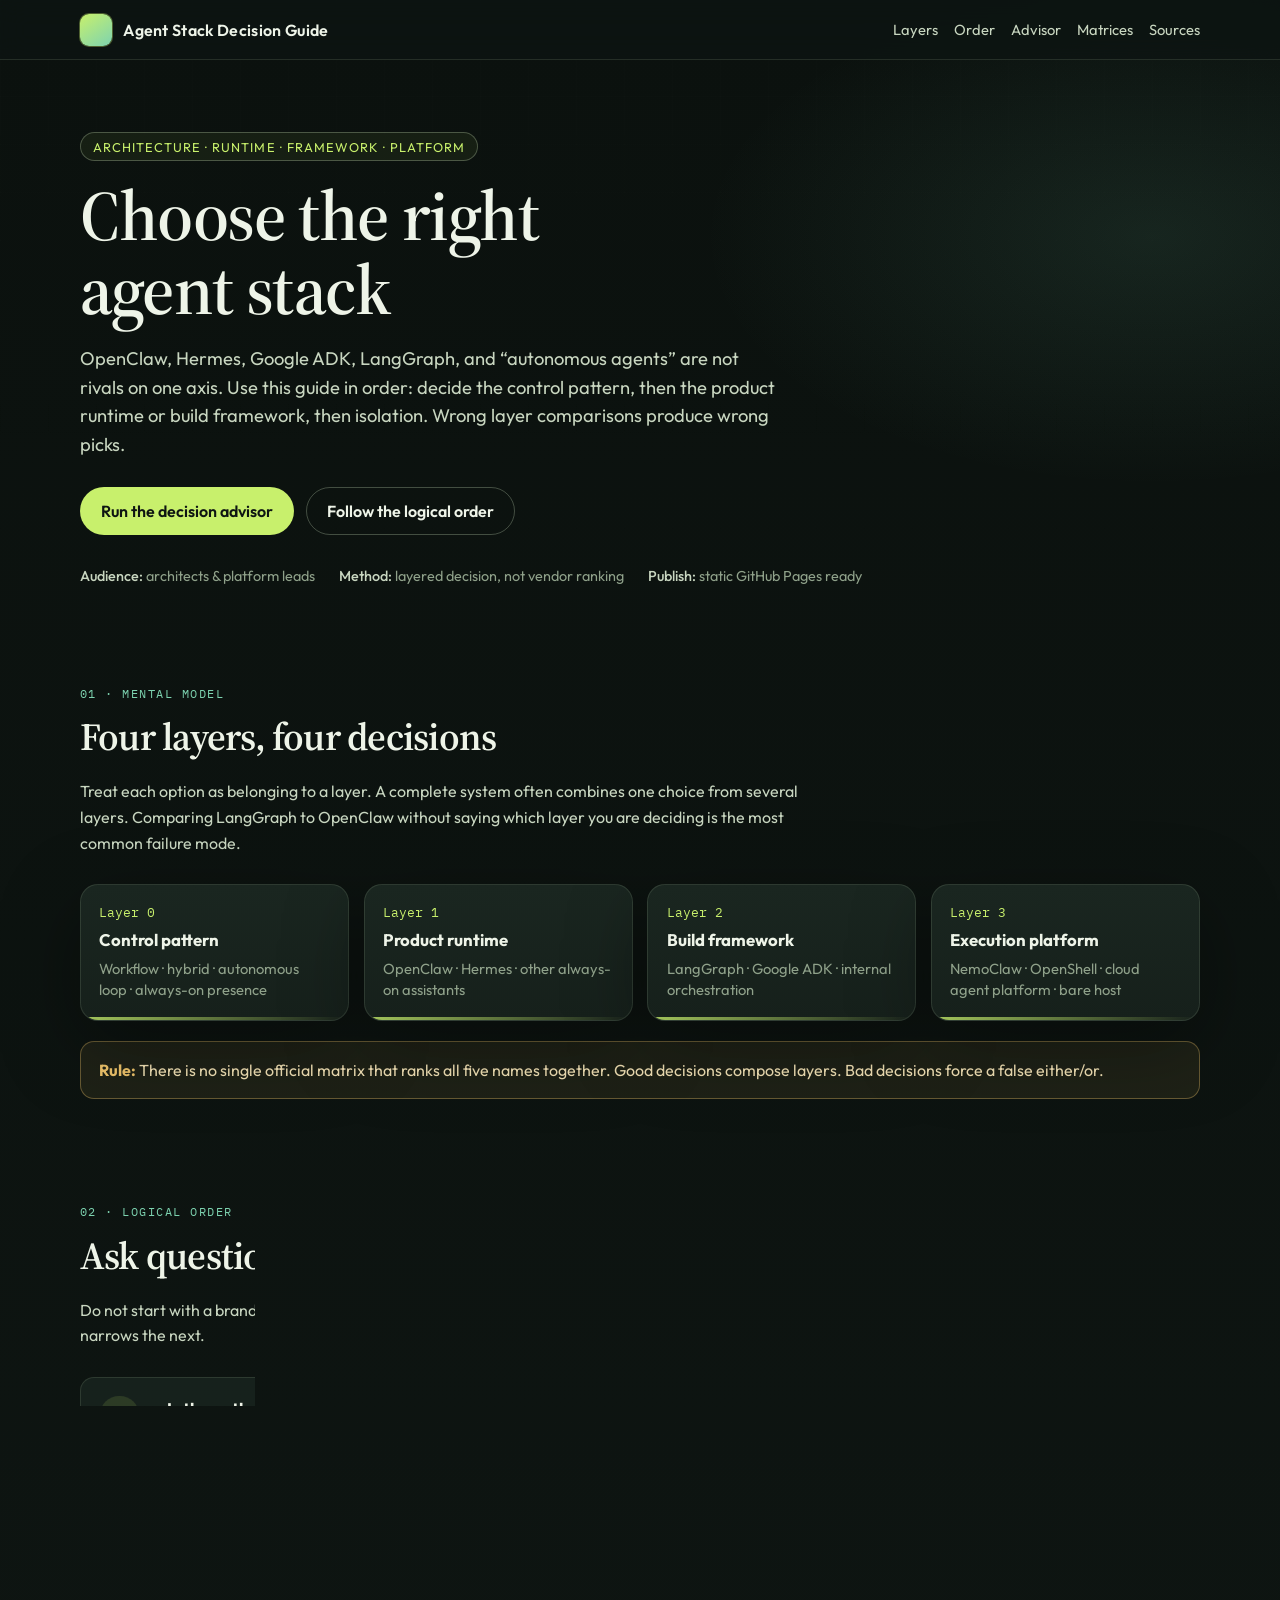
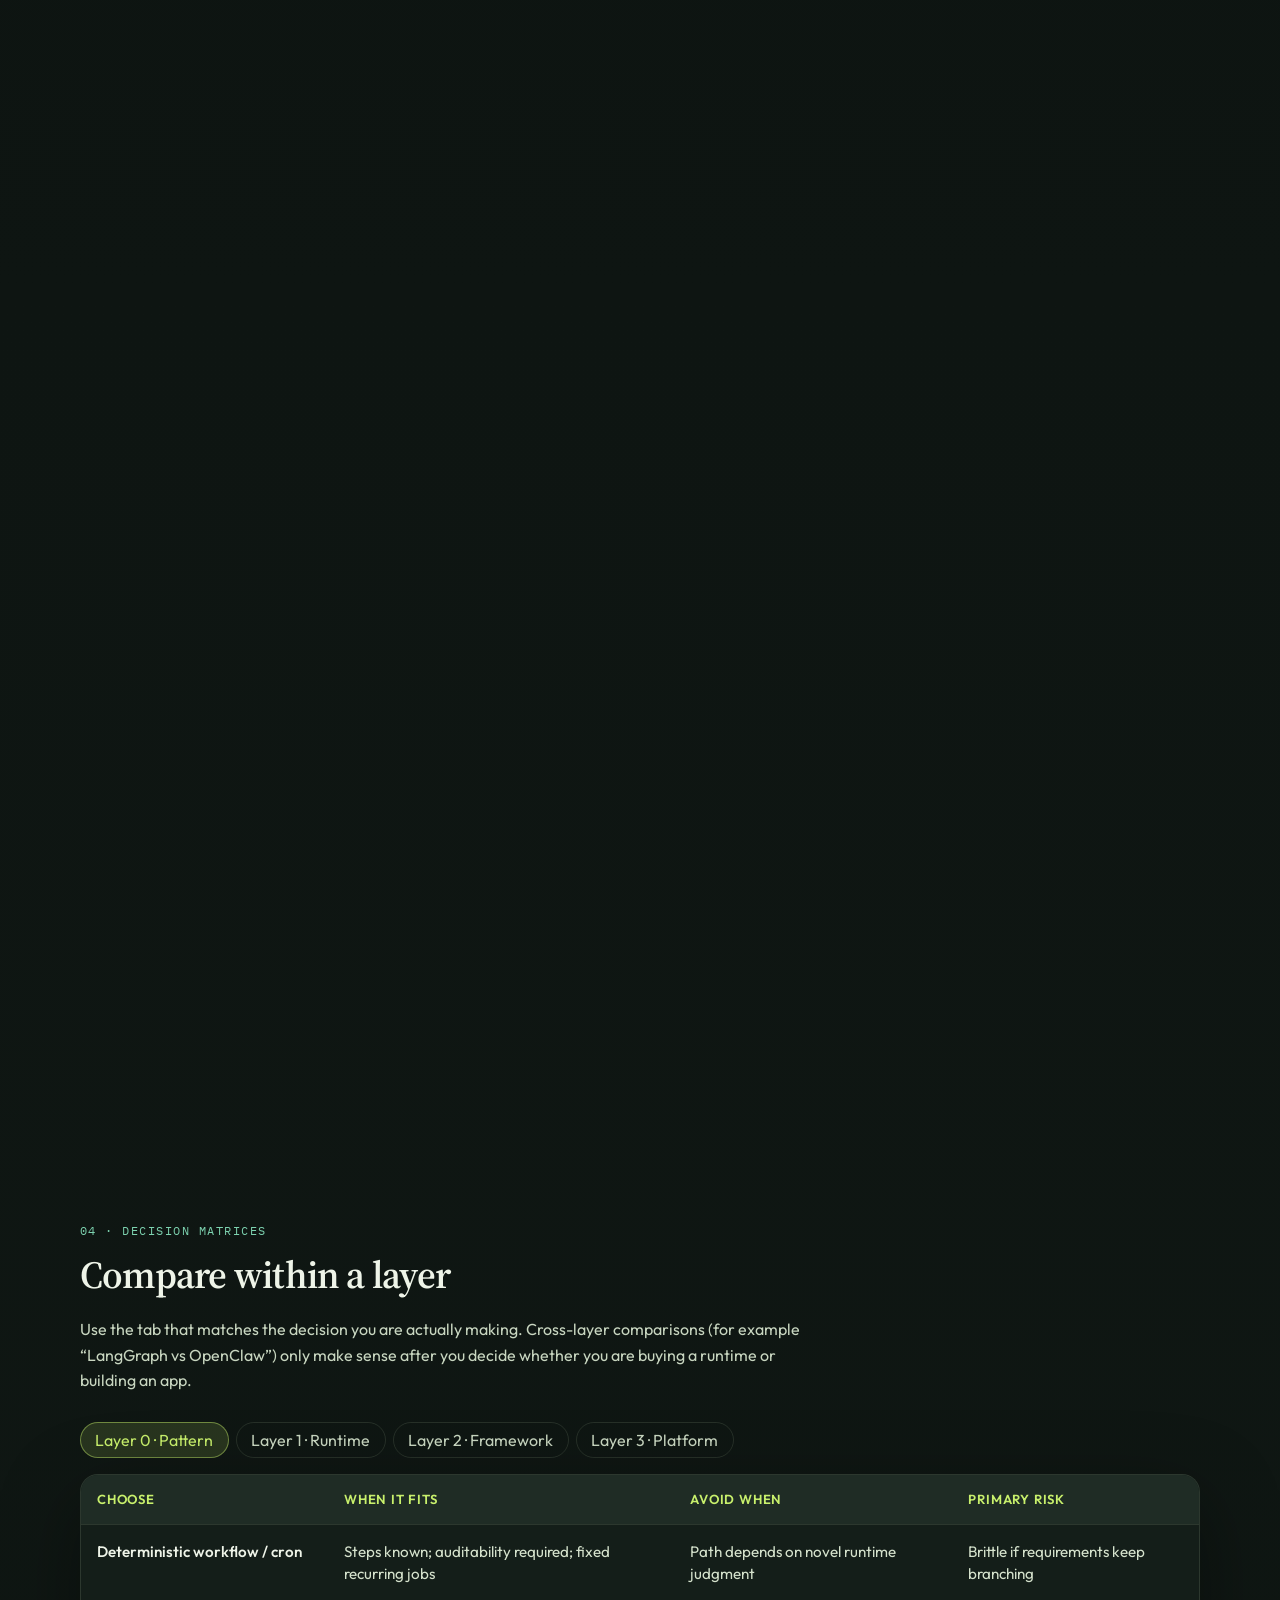
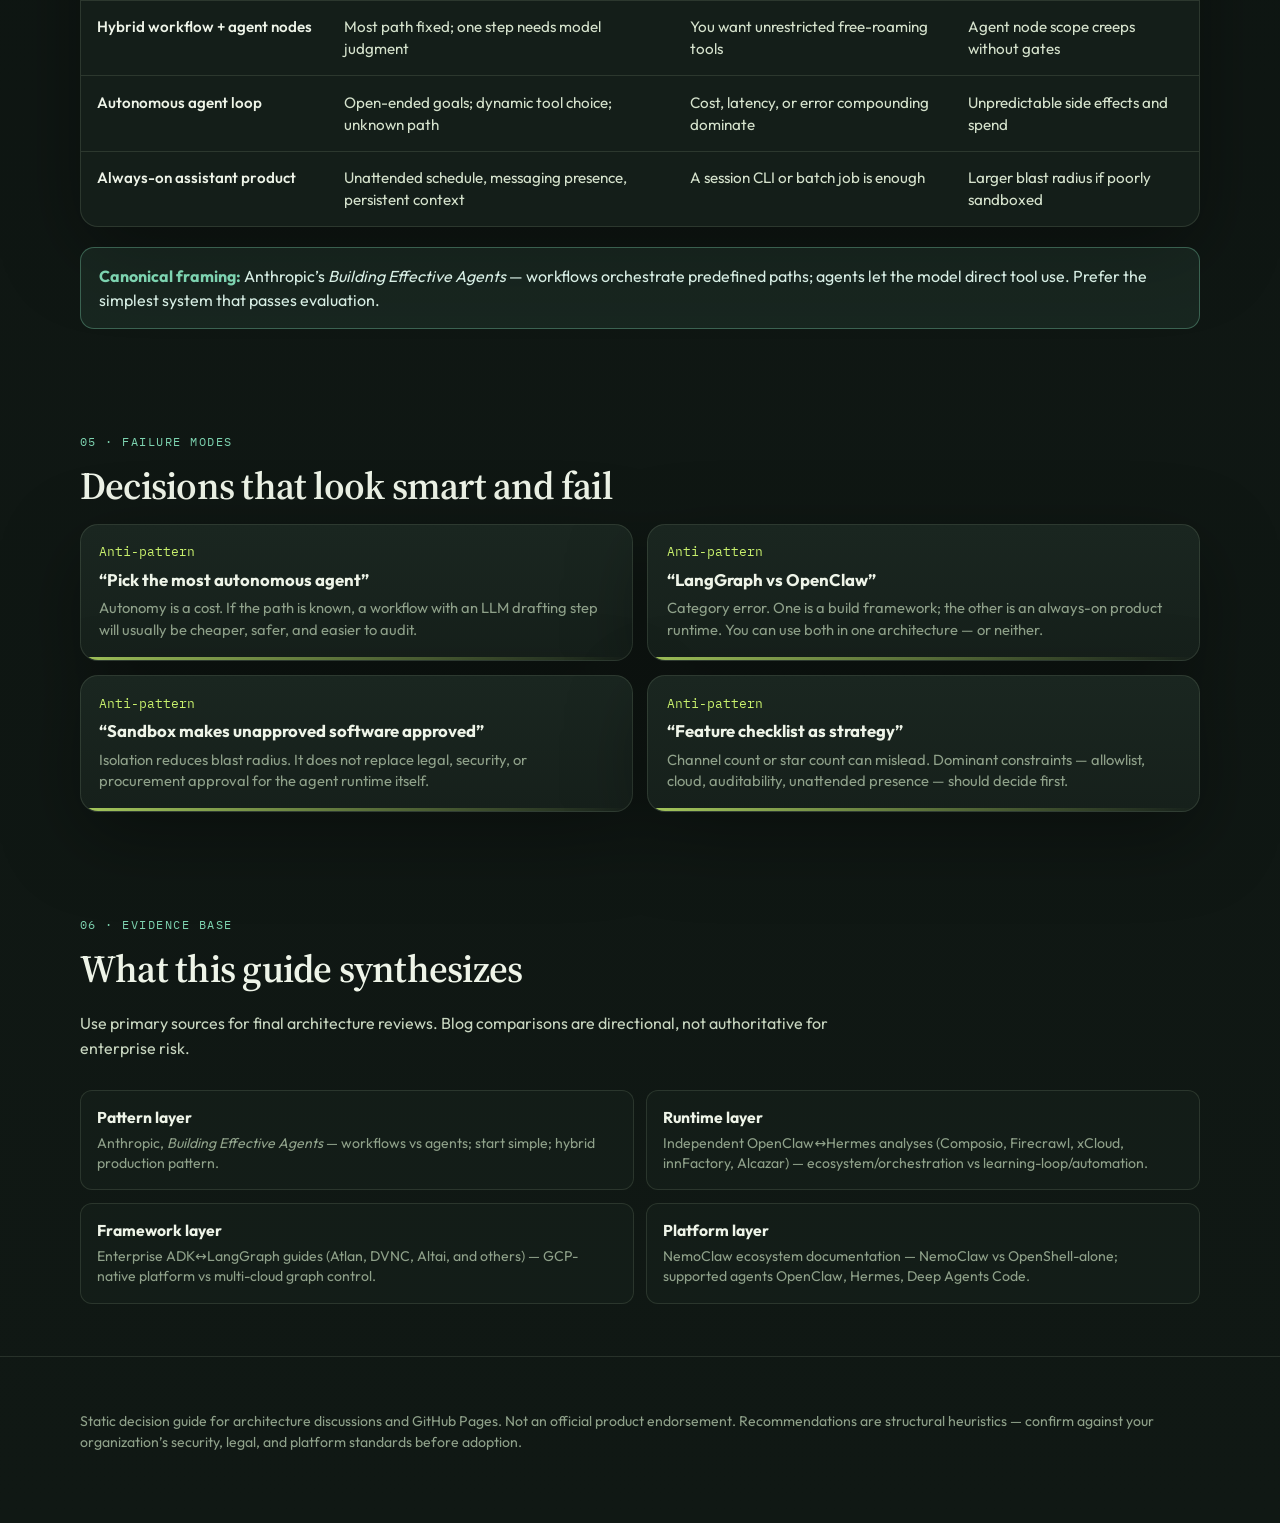
==== tutorials/docs/agent-stack-decision-guide/index.html @ 8c6a9a2d "docs: add interactive agent stack decision guide Publish a layered decision page for workflow vs age" ====
<!DOCTYPE html>
<html lang="en">
  <head>
    <meta charset="utf-8" />
    <meta name="viewport" content="width=device-width, initial-scale=1" />
    <title>Agent Stack Decision Guide</title>
    <meta
      name="description"
      content="A structured decision guide for choosing workflows vs autonomous agents, OpenClaw vs Hermes, LangGraph vs Google ADK, and sandbox platforms."
    />
    <link rel="preconnect" href="https://fonts.googleapis.com" />
    <link rel="preconnect" href="https://fonts.gstatic.com" crossorigin />
    <link
      href="https://fonts.googleapis.com/css2?family=IBM+Plex+Mono:wght@400;500&family=Outfit:wght@400;500;600;700&family=Source+Serif+4:opsz,wght@8..60,500;8..60,600;8..60,700&display=swap"
      rel="stylesheet"
    />
    <style>
      :root {
        --ink: #0e1512;
        --ink-2: #16201b;
        --panel: #1a2620;
        --panel-2: #213028;
        --line: rgba(212, 232, 196, 0.12);
        --line-strong: rgba(212, 232, 196, 0.28);
        --mist: #c8d6c0;
        --mist-dim: #8fa18a;
        --paper: #eef4e8;
        --accent: #c8f06c;
        --accent-2: #7dd3b0;
        --warn: #f0c56c;
        --danger: #ef8b7a;
        --shadow: 0 24px 80px rgba(0, 0, 0, 0.35);
        --radius: 18px;
        --max: 1120px;
        --font-sans: "Outfit", system-ui, sans-serif;
        --font-serif: "Source Serif 4", Georgia, serif;
        --font-mono: "IBM Plex Mono", ui-monospace, monospace;
      }

      * {
        box-sizing: border-box;
      }

      html {
        scroll-behavior: smooth;
      }

      body {
        margin: 0;
        color: var(--paper);
        font-family: var(--font-sans);
        background:
          radial-gradient(1200px 600px at 10% -10%, rgba(200, 240, 108, 0.12), transparent 55%),
          radial-gradient(900px 500px at 90% 5%, rgba(125, 211, 176, 0.1), transparent 50%),
          linear-gradient(180deg, #0b110e 0%, var(--ink) 40%, #101814 100%);
        min-height: 100vh;
      }

      body::before {
        content: "";
        position: fixed;
        inset: 0;
        pointer-events: none;
        opacity: 0.35;
        background-image:
          linear-gradient(rgba(238, 244, 232, 0.03) 1px, transparent 1px),
          linear-gradient(90deg, rgba(238, 244, 232, 0.03) 1px, transparent 1px);
        background-size: 48px 48px;
        mask-image: linear-gradient(180deg, #000 0%, transparent 70%);
      }

      a {
        color: var(--accent);
        text-decoration: none;
      }

      a:hover {
        text-decoration: underline;
      }

      .wrap {
        width: min(var(--max), calc(100% - 2rem));
        margin: 0 auto;
      }

      /* Top bar */
      .topbar {
        position: sticky;
        top: 0;
        z-index: 40;
        backdrop-filter: blur(14px);
        background: rgba(14, 21, 18, 0.78);
        border-bottom: 1px solid var(--line);
      }

      .topbar-inner {
        display: flex;
        align-items: center;
        justify-content: space-between;
        gap: 1rem;
        padding: 0.85rem 0;
      }

      .brand {
        display: flex;
        align-items: center;
        gap: 0.7rem;
        font-weight: 600;
        letter-spacing: 0.02em;
      }

      .brand-mark {
        width: 2rem;
        height: 2rem;
        border-radius: 9px;
        background: linear-gradient(145deg, var(--accent), var(--accent-2));
        box-shadow: 0 0 0 1px rgba(200, 240, 108, 0.35);
      }

      .nav {
        display: flex;
        flex-wrap: wrap;
        gap: 0.35rem 1rem;
        font-size: 0.92rem;
        color: var(--mist);
      }

      .nav a {
        color: var(--mist);
      }

      .nav a:hover {
        color: var(--accent);
        text-decoration: none;
      }

      /* Hero */
      .hero {
        padding: 4.5rem 0 3rem;
        animation: rise 0.7s ease both;
      }

      .eyebrow {
        display: inline-flex;
        align-items: center;
        gap: 0.5rem;
        padding: 0.35rem 0.75rem;
        border: 1px solid var(--line-strong);
        border-radius: 999px;
        color: var(--accent);
        font-size: 0.8rem;
        letter-spacing: 0.08em;
        text-transform: uppercase;
        background: rgba(200, 240, 108, 0.06);
      }

      .hero h1 {
        margin: 1.1rem 0 0.9rem;
        max-width: 14ch;
        font-family: var(--font-serif);
        font-size: clamp(2.6rem, 6vw, 4.4rem);
        line-height: 1.05;
        font-weight: 600;
        letter-spacing: -0.02em;
      }

      .hero-lead {
        max-width: 58ch;
        color: var(--mist);
        font-size: 1.15rem;
        line-height: 1.55;
      }

      .hero-actions {
        display: flex;
        flex-wrap: wrap;
        gap: 0.75rem;
        margin-top: 1.75rem;
      }

      .btn {
        appearance: none;
        border: 1px solid transparent;
        border-radius: 999px;
        padding: 0.8rem 1.25rem;
        font: inherit;
        font-weight: 600;
        cursor: pointer;
        transition:
          transform 0.15s ease,
          background 0.15s ease,
          border-color 0.15s ease;
      }

      .btn:hover {
        transform: translateY(-1px);
      }

      .btn-primary {
        background: var(--accent);
        color: var(--ink);
      }

      .btn-ghost {
        background: transparent;
        border-color: var(--line-strong);
        color: var(--paper);
      }

      .meta-row {
        display: flex;
        flex-wrap: wrap;
        gap: 1rem 1.5rem;
        margin-top: 2rem;
        color: var(--mist-dim);
        font-size: 0.9rem;
      }

      .meta-row strong {
        color: var(--mist);
        font-weight: 500;
      }

      /* Sections */
      section {
        padding: 3.25rem 0;
        animation: rise 0.6s ease both;
      }

      section:nth-of-type(odd) {
        animation-delay: 0.05s;
      }

      .section-kicker {
        color: var(--accent-2);
        font-family: var(--font-mono);
        font-size: 0.78rem;
        letter-spacing: 0.12em;
        text-transform: uppercase;
        margin-bottom: 0.6rem;
      }

      h2 {
        margin: 0 0 0.75rem;
        font-family: var(--font-serif);
        font-size: clamp(1.8rem, 3vw, 2.4rem);
        font-weight: 600;
        letter-spacing: -0.02em;
      }

      .section-intro {
        max-width: 68ch;
        color: var(--mist);
        line-height: 1.6;
        margin-bottom: 1.75rem;
      }

      /* Layer cards */
      .layer-grid {
        display: grid;
        grid-template-columns: repeat(4, 1fr);
        gap: 0.9rem;
      }

      @media (max-width: 900px) {
        .layer-grid {
          grid-template-columns: repeat(2, 1fr);
        }
      }

      @media (max-width: 560px) {
        .layer-grid {
          grid-template-columns: 1fr;
        }

        .nav {
          display: none;
        }
      }

      .layer-card {
        position: relative;
        padding: 1.15rem 1.15rem 1.25rem;
        border-radius: var(--radius);
        background: linear-gradient(180deg, var(--panel) 0%, var(--ink-2) 100%);
        border: 1px solid var(--line);
        box-shadow: var(--shadow);
        overflow: hidden;
        transition:
          border-color 0.2s ease,
          transform 0.2s ease;
      }

      .layer-card:hover {
        border-color: var(--line-strong);
        transform: translateY(-2px);
      }

      .layer-card::after {
        content: "";
        position: absolute;
        inset: auto 0 0 0;
        height: 3px;
        background: linear-gradient(90deg, var(--accent), transparent);
        opacity: 0.8;
      }

      .layer-num {
        font-family: var(--font-mono);
        color: var(--accent);
        font-size: 0.8rem;
        margin-bottom: 0.55rem;
      }

      .layer-card h3 {
        margin: 0 0 0.45rem;
        font-size: 1.05rem;
      }

      .layer-card p {
        margin: 0;
        color: var(--mist-dim);
        font-size: 0.92rem;
        line-height: 1.45;
      }

      /* Flow */
      .flow {
        display: grid;
        gap: 0.75rem;
        margin-top: 0.5rem;
      }

      .flow-step {
        display: grid;
        grid-template-columns: 3.2rem 1fr;
        gap: 1rem;
        align-items: start;
        padding: 1.1rem 1.2rem;
        border-radius: 14px;
        border: 1px solid var(--line);
        background: rgba(26, 38, 32, 0.75);
      }

      .flow-index {
        width: 2.4rem;
        height: 2.4rem;
        display: grid;
        place-items: center;
        border-radius: 999px;
        background: rgba(200, 240, 108, 0.12);
        color: var(--accent);
        font-family: var(--font-mono);
        font-weight: 500;
      }

      .flow-step h3 {
        margin: 0.15rem 0 0.35rem;
        font-size: 1.05rem;
      }

      .flow-step p {
        margin: 0;
        color: var(--mist-dim);
        line-height: 1.5;
      }

      /* Tables */
      .table-shell {
        overflow: auto;
        border: 1px solid var(--line);
        border-radius: var(--radius);
        background: rgba(22, 32, 27, 0.9);
        box-shadow: var(--shadow);
      }

      table {
        width: 100%;
        border-collapse: collapse;
        min-width: 720px;
      }

      th,
      td {
        text-align: left;
        padding: 0.95rem 1rem;
        border-bottom: 1px solid var(--line);
        vertical-align: top;
        line-height: 1.45;
      }

      th {
        position: sticky;
        top: 0;
        background: #1f2c25;
        color: var(--accent);
        font-size: 0.82rem;
        letter-spacing: 0.06em;
        text-transform: uppercase;
        font-weight: 600;
      }

      tr:last-child td {
        border-bottom: 0;
      }

      td:first-child {
        color: var(--paper);
        font-weight: 550;
        white-space: nowrap;
      }

      td {
        color: var(--mist);
        font-size: 0.95rem;
      }

      td:not(:first-child) {
        color: #d5e2cc;
      }

      /* Wizard */
      .wizard {
        display: grid;
        grid-template-columns: 1.1fr 0.9fr;
        gap: 1.1rem;
      }

      @media (max-width: 900px) {
        .wizard {
          grid-template-columns: 1fr;
        }
      }

      .panel {
        border: 1px solid var(--line);
        border-radius: var(--radius);
        background: linear-gradient(165deg, rgba(33, 48, 40, 0.95), rgba(18, 28, 23, 0.98));
        box-shadow: var(--shadow);
        padding: 1.35rem;
      }

      .panel h3 {
        margin: 0 0 0.35rem;
        font-size: 1.15rem;
      }

      .panel .hint {
        color: var(--mist-dim);
        margin: 0 0 1.1rem;
        font-size: 0.92rem;
        line-height: 1.45;
      }

      .progress {
        display: flex;
        gap: 0.35rem;
        margin-bottom: 1.1rem;
      }

      .progress span {
        flex: 1;
        height: 4px;
        border-radius: 999px;
        background: rgba(238, 244, 232, 0.08);
      }

      .progress span.on {
        background: linear-gradient(90deg, var(--accent), var(--accent-2));
      }

      .q-label {
        font-family: var(--font-serif);
        font-size: 1.35rem;
        margin: 0 0 1rem;
        line-height: 1.25;
      }

      .choices {
        display: grid;
        gap: 0.65rem;
      }

      .choice {
        text-align: left;
        border: 1px solid var(--line);
        background: rgba(14, 21, 18, 0.55);
        color: var(--paper);
        border-radius: 12px;
        padding: 0.9rem 1rem;
        font: inherit;
        cursor: pointer;
        transition:
          border-color 0.15s ease,
          background 0.15s ease;
      }

      .choice:hover,
      .choice.active {
        border-color: rgba(200, 240, 108, 0.55);
        background: rgba(200, 240, 108, 0.08);
      }

      .choice small {
        display: block;
        margin-top: 0.25rem;
        color: var(--mist-dim);
        line-height: 1.4;
      }

      .wizard-nav {
        display: flex;
        justify-content: space-between;
        gap: 0.75rem;
        margin-top: 1.2rem;
      }

      .result-card {
        min-height: 100%;
      }

      .result-pill {
        display: inline-flex;
        padding: 0.3rem 0.7rem;
        border-radius: 999px;
        background: rgba(200, 240, 108, 0.12);
        color: var(--accent);
        font-size: 0.78rem;
        letter-spacing: 0.06em;
        text-transform: uppercase;
        margin-bottom: 0.75rem;
      }

      .result-title {
        font-family: var(--font-serif);
        font-size: 1.55rem;
        margin: 0 0 0.6rem;
      }

      .result-body {
        color: var(--mist);
        line-height: 1.55;
        margin: 0 0 1rem;
      }

      .stack-list {
        list-style: none;
        margin: 0;
        padding: 0;
        display: grid;
        gap: 0.55rem;
      }

      .stack-list li {
        display: grid;
        grid-template-columns: 6.5rem 1fr;
        gap: 0.75rem;
        padding: 0.7rem 0.8rem;
        border-radius: 10px;
        background: rgba(14, 21, 18, 0.5);
        border: 1px solid var(--line);
        font-size: 0.92rem;
      }

      .stack-list strong {
        color: var(--accent-2);
        font-weight: 600;
      }

      /* Callouts */
      .callout {
        margin-top: 1.25rem;
        padding: 1rem 1.15rem;
        border-radius: 14px;
        border: 1px solid rgba(240, 197, 108, 0.35);
        background: rgba(240, 197, 108, 0.08);
        color: #f6e5b8;
        line-height: 1.5;
      }

      .callout strong {
        color: var(--warn);
      }

      .callout.info {
        border-color: rgba(125, 211, 176, 0.35);
        background: rgba(125, 211, 176, 0.08);
        color: #d7eee4;
      }

      .callout.info strong {
        color: var(--accent-2);
      }

      /* Compare tabs */
      .tabs {
        display: flex;
        flex-wrap: wrap;
        gap: 0.45rem;
        margin-bottom: 1rem;
      }

      .tab {
        border: 1px solid var(--line);
        background: transparent;
        color: var(--mist);
        border-radius: 999px;
        padding: 0.45rem 0.9rem;
        font: inherit;
        cursor: pointer;
      }

      .tab.active {
        background: rgba(200, 240, 108, 0.14);
        border-color: rgba(200, 240, 108, 0.45);
        color: var(--accent);
      }

      .tab-panel {
        display: none;
      }

      .tab-panel.active {
        display: block;
        animation: rise 0.35s ease both;
      }

      /* Sources / footer */
      .sources {
        display: grid;
        grid-template-columns: repeat(2, 1fr);
        gap: 0.8rem;
      }

      @media (max-width: 700px) {
        .sources {
          grid-template-columns: 1fr;
        }
      }

      .source {
        padding: 1rem;
        border-radius: 12px;
        border: 1px solid var(--line);
        background: rgba(22, 32, 27, 0.7);
      }

      .source h4 {
        margin: 0 0 0.35rem;
        font-size: 0.98rem;
      }

      .source p {
        margin: 0;
        color: var(--mist-dim);
        font-size: 0.88rem;
        line-height: 1.45;
      }

      footer {
        padding: 2.5rem 0 3.5rem;
        border-top: 1px solid var(--line);
        color: var(--mist-dim);
        font-size: 0.88rem;
        line-height: 1.5;
      }

      @keyframes rise {
        from {
          opacity: 0;
          transform: translateY(10px);
        }
        to {
          opacity: 1;
          transform: translateY(0);
        }
      }

      @media print {
        body {
          background: #fff;
          color: #111;
        }

        .topbar,
        .hero-actions,
        .wizard,
        .btn,
        .tabs {
          display: none !important;
        }

        .table-shell,
        .panel,
        .layer-card,
        .flow-step {
          box-shadow: none;
          border-color: #ccc;
          background: #fff;
          color: #111;
        }

        td,
        .section-intro,
        .hero-lead {
          color: #333;
        }
      }
    </style>
  </head>
  <body>
    <header class="topbar">
      <div class="wrap topbar-inner">
        <div class="brand">
          <span class="brand-mark" aria-hidden="true"></span>
          <span>Agent Stack Decision Guide</span>
        </div>
        <nav class="nav" aria-label="Primary">
          <a href="#layers">Layers</a>
          <a href="#order">Order</a>
          <a href="#wizard">Advisor</a>
          <a href="#matrices">Matrices</a>
          <a href="#sources">Sources</a>
        </nav>
      </div>
    </header>

    <main>
      <section class="hero">
        <div class="wrap">
          <div class="eyebrow">Architecture · Runtime · Framework · Platform</div>
          <h1>Choose the right agent stack</h1>
          <p class="hero-lead">
            OpenClaw, Hermes, Google ADK, LangGraph, and “autonomous agents” are not rivals on one
            axis. Use this guide in order: decide the control pattern, then the product runtime or
            build framework, then isolation. Wrong layer comparisons produce wrong picks.
          </p>
          <div class="hero-actions">
            <a class="btn btn-primary" href="#wizard">Run the decision advisor</a>
            <a class="btn btn-ghost" href="#order">Follow the logical order</a>
          </div>
          <div class="meta-row">
            <span><strong>Audience:</strong> architects &amp; platform leads</span>
            <span><strong>Method:</strong> layered decision, not vendor ranking</span>
            <span><strong>Publish:</strong> static GitHub Pages ready</span>
          </div>
        </div>
      </section>

      <section id="layers">
        <div class="wrap">
          <div class="section-kicker">01 · Mental model</div>
          <h2>Four layers, four decisions</h2>
          <p class="section-intro">
            Treat each option as belonging to a layer. A complete system often combines one choice
            from several layers. Comparing LangGraph to OpenClaw without saying which layer you are
            deciding is the most common failure mode.
          </p>
          <div class="layer-grid">
            <article class="layer-card">
              <div class="layer-num">Layer 0</div>
              <h3>Control pattern</h3>
              <p>Workflow · hybrid · autonomous loop · always-on presence</p>
            </article>
            <article class="layer-card">
              <div class="layer-num">Layer 1</div>
              <h3>Product runtime</h3>
              <p>OpenClaw · Hermes · other always-on assistants</p>
            </article>
            <article class="layer-card">
              <div class="layer-num">Layer 2</div>
              <h3>Build framework</h3>
              <p>LangGraph · Google ADK · internal orchestration</p>
            </article>
            <article class="layer-card">
              <div class="layer-num">Layer 3</div>
              <h3>Execution platform</h3>
              <p>NemoClaw · OpenShell · cloud agent platform · bare host</p>
            </article>
          </div>
          <div class="callout">
            <strong>Rule:</strong> There is no single official matrix that ranks all five names
            together. Good decisions compose layers. Bad decisions force a false either/or.
          </div>
        </div>
      </section>

      <section id="order">
        <div class="wrap">
          <div class="section-kicker">02 · Logical order</div>
          <h2>Ask questions in this sequence</h2>
          <p class="section-intro">
            Do not start with a brand. Start with constraints that eliminate whole classes of
            solutions. Each step narrows the next.
          </p>
          <div class="flow">
            <div class="flow-step">
              <div class="flow-index">1</div>
              <div>
                <h3>Is the path enumerable?</h3>
                <p>
                  If steps are known ahead of time, prefer a deterministic workflow or cron pipeline.
                  Reserve agent loops for branches you cannot hardcode. Most production systems are
                  hybrids: workflow shell, agent nodes only where uncertainty is real.
                </p>
              </div>
            </div>
            <div class="flow-step">
              <div class="flow-index">2</div>
              <div>
                <h3>Does it need unattended presence?</h3>
                <p>
                  Schedules, messaging reachability, and multi-day memory point to an always-on
                  assistant product or a long-running service you operate. One-shot CLI sessions are
                  a different product shape.
                </p>
              </div>
            </div>
            <div class="flow-step">
              <div class="flow-index">3</div>
              <div>
                <h3>Build vs adopt a runtime?</h3>
                <p>
                  Need chat channels and an assistant UX quickly → evaluate OpenClaw or Hermes (if
                  approved). Need graph control, checkpoints, and app-owned orchestration → evaluate
                  LangGraph or Google ADK.
                </p>
              </div>
            </div>
            <div class="flow-step">
              <div class="flow-index">4</div>
              <div>
                <h3>What does org policy allow?</h3>
                <p>
                  Runtime allowlists, cloud mandates, and data residency beat feature matrices. An
                  unapproved OpenClaw is not fixed by NemoClaw packaging. A GCP mandate pushes toward
                  ADK even if LangGraph is more flexible.
                </p>
              </div>
            </div>
            <div class="flow-step">
              <div class="flow-index">5</div>
              <div>
                <h3>What isolation boundary do you need?</h3>
                <p>
                  Credential proxying, egress allowlists, and sandbox process limits are platform
                  concerns. NemoClaw is the NVIDIA reference path for OpenClaw/Hermes on OpenShell.
                  Custom agents usually need OpenShell-alone or another sandbox you integrate.
                </p>
              </div>
            </div>
          </div>
        </div>
      </section>

      <section id="wizard">
        <div class="wrap">
          <div class="section-kicker">03 · Interactive advisor</div>
          <h2>Answer five prompts, get a stack sketch</h2>
          <p class="section-intro">
            This advisor encodes the layered order above. It recommends a pattern and candidate
            tools — not a vendor winner. Validate against your security and purchasing rules.
          </p>
          <div class="wizard">
            <div class="panel">
              <div class="progress" id="progress" aria-hidden="true"></div>
              <p class="q-label" id="question"></p>
              <div class="choices" id="choices"></div>
              <div class="wizard-nav">
                <button class="btn btn-ghost" id="prevBtn" type="button">Back</button>
                <button class="btn btn-primary" id="nextBtn" type="button">Continue</button>
              </div>
            </div>
            <div class="panel result-card">
              <div class="result-pill">Recommended direction</div>
              <h3 class="result-title" id="resultTitle">Complete the prompts</h3>
              <p class="result-body" id="resultBody">
                Your layered recommendation will appear here as you answer. Finish all five for a
                full stack sketch.
              </p>
              <ul class="stack-list" id="resultStack"></ul>
            </div>
          </div>
        </div>
      </section>

      <section id="matrices">
        <div class="wrap">
          <div class="section-kicker">04 · Decision matrices</div>
          <h2>Compare within a layer</h2>
          <p class="section-intro">
            Use the tab that matches the decision you are actually making. Cross-layer comparisons
            (for example “LangGraph vs OpenClaw”) only make sense after you decide whether you are
            buying a runtime or building an app.
          </p>

          <div class="tabs" role="tablist" aria-label="Matrices">
            <button class="tab active" data-tab="pattern" type="button">Layer 0 · Pattern</button>
            <button class="tab" data-tab="runtime" type="button">Layer 1 · Runtime</button>
            <button class="tab" data-tab="framework" type="button">Layer 2 · Framework</button>
            <button class="tab" data-tab="platform" type="button">Layer 3 · Platform</button>
          </div>

          <div class="tab-panel active" id="tab-pattern">
            <div class="table-shell">
              <table>
                <thead>
                  <tr>
                    <th>Choose</th>
                    <th>When it fits</th>
                    <th>Avoid when</th>
                    <th>Primary risk</th>
                  </tr>
                </thead>
                <tbody>
                  <tr>
                    <td>Deterministic workflow / cron</td>
                    <td>Steps known; auditability required; fixed recurring jobs</td>
                    <td>Path depends on novel runtime judgment</td>
                    <td>Brittle if requirements keep branching</td>
                  </tr>
                  <tr>
                    <td>Hybrid workflow + agent nodes</td>
                    <td>Most path fixed; one step needs model judgment</td>
                    <td>You want unrestricted free-roaming tools</td>
                    <td>Agent node scope creeps without gates</td>
                  </tr>
                  <tr>
                    <td>Autonomous agent loop</td>
                    <td>Open-ended goals; dynamic tool choice; unknown path</td>
                    <td>Cost, latency, or error compounding dominate</td>
                    <td>Unpredictable side effects and spend</td>
                  </tr>
                  <tr>
                    <td>Always-on assistant product</td>
                    <td>Unattended schedule, messaging presence, persistent context</td>
                    <td>A session CLI or batch job is enough</td>
                    <td>Larger blast radius if poorly sandboxed</td>
                  </tr>
                </tbody>
              </table>
            </div>
            <div class="callout info">
              <strong>Canonical framing:</strong> Anthropic’s
              <em>Building Effective Agents</em> — workflows orchestrate predefined paths; agents let
              the model direct tool use. Prefer the simplest system that passes evaluation.
            </div>
          </div>

          <div class="tab-panel" id="tab-runtime">
            <div class="table-shell">
              <table>
                <thead>
                  <tr>
                    <th>Dimension</th>
                    <th>Prefer OpenClaw</th>
                    <th>Prefer Hermes</th>
                  </tr>
                </thead>
                <tbody>
                  <tr>
                    <td>Primary bet</td>
                    <td>Gateway / multi-channel orchestration + large ecosystem</td>
                    <td>Learning loop, compounding skills, automation workbench</td>
                  </tr>
                  <tr>
                    <td>Channels &amp; reach</td>
                    <td>Broadest messaging surface and community skills day one</td>
                    <td>Strong cron / CLI-first automation; narrower ecosystem</td>
                  </tr>
                  <tr>
                    <td>Memory &amp; improvement</td>
                    <td>Transparent, often hand-curated memory; marketplace plugins</td>
                    <td>Persistent searchable memory; skill curator / self-improvement</td>
                  </tr>
                  <tr>
                    <td>Org posture</td>
                    <td>Need ecosystem and can fund hardening / plugin review</td>
                    <td>Often chosen when security defaults and learning matter more</td>
                  </tr>
                  <tr>
                    <td>Hard gate</td>
                    <td>Must be on the org allowlist</td>
                    <td>Must be on the org allowlist — not automatic</td>
                  </tr>
                </tbody>
              </table>
            </div>
            <div class="callout info">
              <strong>Note:</strong> Third-party OpenClaw↔Hermes comparisons agree on
              ecosystem-vs-learning as the main axis. Treat them as heuristics; run your own
              security review.
            </div>
          </div>

          <div class="tab-panel" id="tab-framework">
            <div class="table-shell">
              <table>
                <thead>
                  <tr>
                    <th>Dimension</th>
                    <th>Prefer LangGraph</th>
                    <th>Prefer Google ADK</th>
                  </tr>
                </thead>
                <tbody>
                  <tr>
                    <td>Cloud fit</td>
                    <td>Multi-cloud / model-agnostic control plane</td>
                    <td>GCP / Vertex / Gemini-native platform services</td>
                  </tr>
                  <tr>
                    <td>Orchestration style</td>
                    <td>Explicit graphs, checkpoints, time-travel, HITL interrupts</td>
                    <td>Hierarchical agents + managed session/memory/eval paths</td>
                  </tr>
                  <tr>
                    <td>Who owns production</td>
                    <td>Your app owns state, resume, approvals, observability</td>
                    <td>Google Agent Platform reduces platform plumbing</td>
                  </tr>
                  <tr>
                    <td>Best fit</td>
                    <td>Complex stateful / regulated business pipelines</td>
                    <td>GCP-standardized teams; multimodal; fast Vertex deploy</td>
                  </tr>
                  <tr>
                    <td>What you still must build</td>
                    <td>Channels, scheduling UX, and ops around the graph</td>
                    <td>Same if you need always-on assistant product UX</td>
                  </tr>
                </tbody>
              </table>
            </div>
            <div class="callout info">
              <strong>Default heuristic:</strong> LangGraph unless Google Agent Platform materially
              reduces work you would otherwise own. Flip to ADK when GCP is already the control
              plane.
            </div>
          </div>

          <div class="tab-panel" id="tab-platform">
            <div class="table-shell">
              <table>
                <thead>
                  <tr>
                    <th>Situation</th>
                    <th>Prefer</th>
                    <th>Why</th>
                  </tr>
                </thead>
                <tbody>
                  <tr>
                    <td>OpenClaw/Hermes with NVIDIA reference onboard, policies, routed inference</td>
                    <td>NemoClaw</td>
                    <td>Opinionated blueprint + CLI on OpenShell</td>
                  </tr>
                  <tr>
                    <td>Custom image or non-reference agent (LangGraph service, ADK app, internal bot)</td>
                    <td>OpenShell alone (or other sandbox)</td>
                    <td>You own integration; OpenShell stays the isolation engine</td>
                  </tr>
                  <tr>
                    <td>Terminal coding harness only</td>
                    <td>Deep Agents Code / similar CLI agents</td>
                    <td>Different product shape from always-on assistants</td>
                  </tr>
                  <tr>
                    <td>Managed cloud agent platform already selected</td>
                    <td>That platform’s native runtime</td>
                    <td>Avoid dual control planes without a clear boundary</td>
                  </tr>
                </tbody>
              </table>
            </div>
            <div class="callout info">
              <strong>NemoClaw official matrix:</strong> NemoClaw vs OpenShell-alone, plus supported
              agents OpenClaw / Hermes / Deep Agents. It does not position Google ADK or LangGraph as
              first-class NemoClaw agents.
            </div>
          </div>
        </div>
      </section>

      <section id="anti-patterns">
        <div class="wrap">
          <div class="section-kicker">05 · Failure modes</div>
          <h2>Decisions that look smart and fail</h2>
          <div class="layer-grid" style="grid-template-columns: repeat(2, 1fr)">
            <article class="layer-card">
              <div class="layer-num">Anti-pattern</div>
              <h3>“Pick the most autonomous agent”</h3>
              <p>
                Autonomy is a cost. If the path is known, a workflow with an LLM drafting step will
                usually be cheaper, safer, and easier to audit.
              </p>
            </article>
            <article class="layer-card">
              <div class="layer-num">Anti-pattern</div>
              <h3>“LangGraph vs OpenClaw”</h3>
              <p>
                Category error. One is a build framework; the other is an always-on product runtime.
                You can use both in one architecture — or neither.
              </p>
            </article>
            <article class="layer-card">
              <div class="layer-num">Anti-pattern</div>
              <h3>“Sandbox makes unapproved software approved”</h3>
              <p>
                Isolation reduces blast radius. It does not replace legal, security, or procurement
                approval for the agent runtime itself.
              </p>
            </article>
            <article class="layer-card">
              <div class="layer-num">Anti-pattern</div>
              <h3>“Feature checklist as strategy”</h3>
              <p>
                Channel count or star count can mislead. Dominant constraints — allowlist, cloud,
                auditability, unattended presence — should decide first.
              </p>
            </article>
          </div>
        </div>
      </section>

      <section id="sources">
        <div class="wrap">
          <div class="section-kicker">06 · Evidence base</div>
          <h2>What this guide synthesizes</h2>
          <p class="section-intro">
            Use primary sources for final architecture reviews. Blog comparisons are directional,
            not authoritative for enterprise risk.
          </p>
          <div class="sources">
            <article class="source">
              <h4>Pattern layer</h4>
              <p>
                Anthropic, <em>Building Effective Agents</em> — workflows vs agents; start simple;
                hybrid production pattern.
              </p>
            </article>
            <article class="source">
              <h4>Runtime layer</h4>
              <p>
                Independent OpenClaw↔Hermes analyses (Composio, Firecrawl, xCloud, innFactory,
                Alcazar) — ecosystem/orchestration vs learning-loop/automation.
              </p>
            </article>
            <article class="source">
              <h4>Framework layer</h4>
              <p>
                Enterprise ADK↔LangGraph guides (Atlan, DVNC, Altai, and others) — GCP-native
                platform vs multi-cloud graph control.
              </p>
            </article>
            <article class="source">
              <h4>Platform layer</h4>
              <p>
                NemoClaw ecosystem documentation — NemoClaw vs OpenShell-alone; supported agents
                OpenClaw, Hermes, Deep Agents Code.
              </p>
            </article>
          </div>
        </div>
      </section>
    </main>

    <footer>
      <div class="wrap">
        <p>
          Static decision guide for architecture discussions and GitHub Pages. Not an official
          product endorsement. Recommendations are structural heuristics — confirm against your
          organization’s security, legal, and platform standards before adoption.
        </p>
      </div>
    </footer>

    <script>
      const steps = [
        {
          id: "path",
          q: "Can you enumerate the main steps before the system runs?",
          choices: [
            {
              id: "known",
              label: "Yes — the path is mostly known",
              detail: "Recurring jobs, fixed integrations, clear success criteria",
            },
            {
              id: "mixed",
              label: "Partly — most steps known, some need judgment",
              detail: "Classic hybrid: workflow shell with bounded agent nodes",
            },
            {
              id: "open",
              label: "No — the path depends on runtime exploration",
              detail: "Open-ended research, triage, or dynamic tool choice",
            },
          ],
        },
        {
          id: "presence",
          q: "Does it need to stay reachable or run unattended across days?",
          choices: [
            {
              id: "always",
              label: "Yes — schedules, messaging, or continuous ops",
              detail: "Always-on assistant or long-running service",
            },
            {
              id: "batch",
              label: "Mostly batch / scheduled, no chat presence",
              detail: "Cron, queues, or workflow runners are enough",
            },
            {
              id: "session",
              label: "Interactive sessions only",
              detail: "Human starts it, works, then stops",
            },
          ],
        },
        {
          id: "build",
          q: "Are you adopting a ready assistant runtime or building app logic?",
          choices: [
            {
              id: "runtime",
              label: "Adopt an always-on assistant runtime",
              detail: "Channels, memory, skills, operator UX matter now",
            },
            {
              id: "framework",
              label: "Build with a framework / graph runtime",
              detail: "You own the product surface and orchestration",
            },
            {
              id: "either",
              label: "Either could work — optimize for constraints",
              detail: "Let allowlist and cloud mandate decide",
            },
          ],
        },
        {
          id: "constraint",
          q: "What is the strongest institutional constraint?",
          choices: [
            {
              id: "allowlist",
              label: "Runtime allowlist / security review",
              detail: "Only approved agent products may run",
            },
            {
              id: "gcp",
              label: "Standardize on Google Cloud / Vertex",
              detail: "Platform services should absorb ops burden",
            },
            {
              id: "multicloud",
              label: "Multi-cloud or vendor-neutral control",
              detail: "Avoid a single cloud agent control plane",
            },
            {
              id: "nvidia",
              label: "NVIDIA OpenShell / NemoClaw reference path",
              detail: "Want sandboxed OpenClaw or Hermes with routed inference",
            },
          ],
        },
        {
          id: "isolation",
          q: "How hard must the credential and egress boundary be?",
          choices: [
            {
              id: "sandbox",
              label: "Strong sandbox + policy + credential proxy",
              detail: "Unattended tools touching sensitive systems",
            },
            {
              id: "platform",
              label: "Managed platform identity is enough",
              detail: "Cloud agent platform owns secrets and networking",
            },
            {
              id: "app",
              label: "App-level secrets and VPC controls",
              detail: "Traditional service deployment model",
            },
          ],
        },
      ];

      const state = {
        index: 0,
        answers: {},
      };

      const questionEl = document.getElementById("question");
      const choicesEl = document.getElementById("choices");
      const progressEl = document.getElementById("progress");
      const prevBtn = document.getElementById("prevBtn");
      const nextBtn = document.getElementById("nextBtn");
      const resultTitle = document.getElementById("resultTitle");
      const resultBody = document.getElementById("resultBody");
      const resultStack = document.getElementById("resultStack");

      function renderProgress() {
        progressEl.innerHTML = steps
          .map((_, i) => `<span class="${i <= state.index ? "on" : ""}"></span>`)
          .join("");
      }

      function renderStep() {
        const step = steps[state.index];
        questionEl.textContent = step.q;
        choicesEl.innerHTML = "";
        step.choices.forEach((choice) => {
          const btn = document.createElement("button");
          btn.type = "button";
          btn.className = "choice" + (state.answers[step.id] === choice.id ? " active" : "");
          btn.innerHTML = `<span>${choice.label}</span><small>${choice.detail}</small>`;
          btn.addEventListener("click", () => {
            state.answers[step.id] = choice.id;
            renderStep();
            renderResult();
          });
          choicesEl.appendChild(btn);
        });
        prevBtn.disabled = state.index === 0;
        nextBtn.textContent = state.index === steps.length - 1 ? "Finish" : "Continue";
        renderProgress();
        renderResult();
      }

      function recommend() {
        const a = state.answers;
        const answered = Object.keys(a).length;
        if (!answered) {
          return {
            title: "Complete the prompts",
            body: "Your layered recommendation will appear here as you answer.",
            stack: [],
          };
        }

        let pattern = "Hybrid workflow with bounded agent nodes";
        if (a.path === "known") pattern = "Deterministic workflow / scheduled pipeline";
        if (a.path === "open") pattern = "Autonomous agent loop (tightly gated tools)";

        let runtime = "Not the primary decision yet";
        let framework = "Not required if a product runtime covers the need";
        let platform = "Match isolation to risk";

        if (a.build === "runtime" || (a.presence === "always" && a.build !== "framework")) {
          if (a.constraint === "allowlist") {
            runtime = "Only an allowlisted always-on runtime (OpenClaw or Hermes if approved)";
          } else if (a.constraint === "nvidia") {
            runtime = "OpenClaw or Hermes via NemoClaw (if approved)";
          } else {
            runtime =
              "OpenClaw for multi-channel orchestration; Hermes for learning-loop automation — if approved";
          }
        }

        if (a.build === "framework" || a.constraint === "gcp" || a.constraint === "multicloud") {
          if (a.constraint === "gcp") {
            framework = "Google ADK on Vertex / Google Agent Platform";
          } else if (a.constraint === "multicloud" || a.build === "framework") {
            framework = "LangGraph (or equivalent graph runtime) for owned control flow";
          }
        }

        if (a.build === "either") {
          if (a.constraint === "gcp") framework = "Lean Google ADK";
          if (a.constraint === "multicloud") framework = "Lean LangGraph";
          if (a.constraint === "nvidia") runtime = "Evaluate OpenClaw/Hermes on NemoClaw";
        }

        if (a.isolation === "sandbox") {
          if (a.constraint === "nvidia" || a.build === "runtime") {
            platform = "NemoClaw on OpenShell for OpenClaw/Hermes; OpenShell-alone for custom agents";
          } else {
            platform = "Strong sandbox (OpenShell or equivalent) around the chosen runtime/app";
          }
        } else if (a.isolation === "platform") {
          platform = "Managed cloud agent platform identity and networking";
        } else if (a.isolation === "app") {
          platform = "Conventional service deployment with app-managed secrets";
        }

        if (a.presence === "session" && a.path !== "open") {
          runtime = "Session CLI / interactive harness may be enough";
        }

        const title =
          a.path === "known" && a.presence !== "always"
            ? "Lean workflow-first"
            : a.presence === "always" && a.build === "runtime"
              ? "Always-on runtime path"
              : a.build === "framework" || a.constraint === "gcp" || a.constraint === "multicloud"
                ? "Framework-built agentic app"
                : "Compose a layered stack";

        const body =
          "Recommendations below follow the five-step order: pattern → presence → build/adopt → institutional constraint → isolation. Re-check allowlists before committing.";

        return {
          title,
          body,
          stack: [
            ["Pattern", pattern],
            ["Runtime", runtime],
            ["Framework", framework],
            ["Platform", platform],
          ],
        };
      }

      function renderResult() {
        const rec = recommend();
        resultTitle.textContent = rec.title;
        resultBody.textContent = rec.body;
        resultStack.innerHTML = rec.stack
          .map(([k, v]) => `<li><strong>${k}</strong><span>${v}</span></li>`)
          .join("");
      }

      prevBtn.addEventListener("click", () => {
        if (state.index > 0) {
          state.index -= 1;
          renderStep();
        }
      });

      nextBtn.addEventListener("click", () => {
        const step = steps[state.index];
        if (!state.answers[step.id]) {
          choicesEl.querySelector(".choice")?.focus();
          return;
        }
        if (state.index < steps.length - 1) {
          state.index += 1;
          renderStep();
          return;
        }
        document.getElementById("resultTitle").scrollIntoView({ behavior: "smooth", block: "center" });
      });

      document.querySelectorAll(".tab").forEach((tab) => {
        tab.addEventListener("click", () => {
          document.querySelectorAll(".tab").forEach((t) => t.classList.remove("active"));
          document.querySelectorAll(".tab-panel").forEach((p) => p.classList.remove("active"));
          tab.classList.add("active");
          document.getElementById(`tab-${tab.dataset.tab}`).classList.add("active");
        });
      });

      renderStep();
    </script>
  </body>
</html>
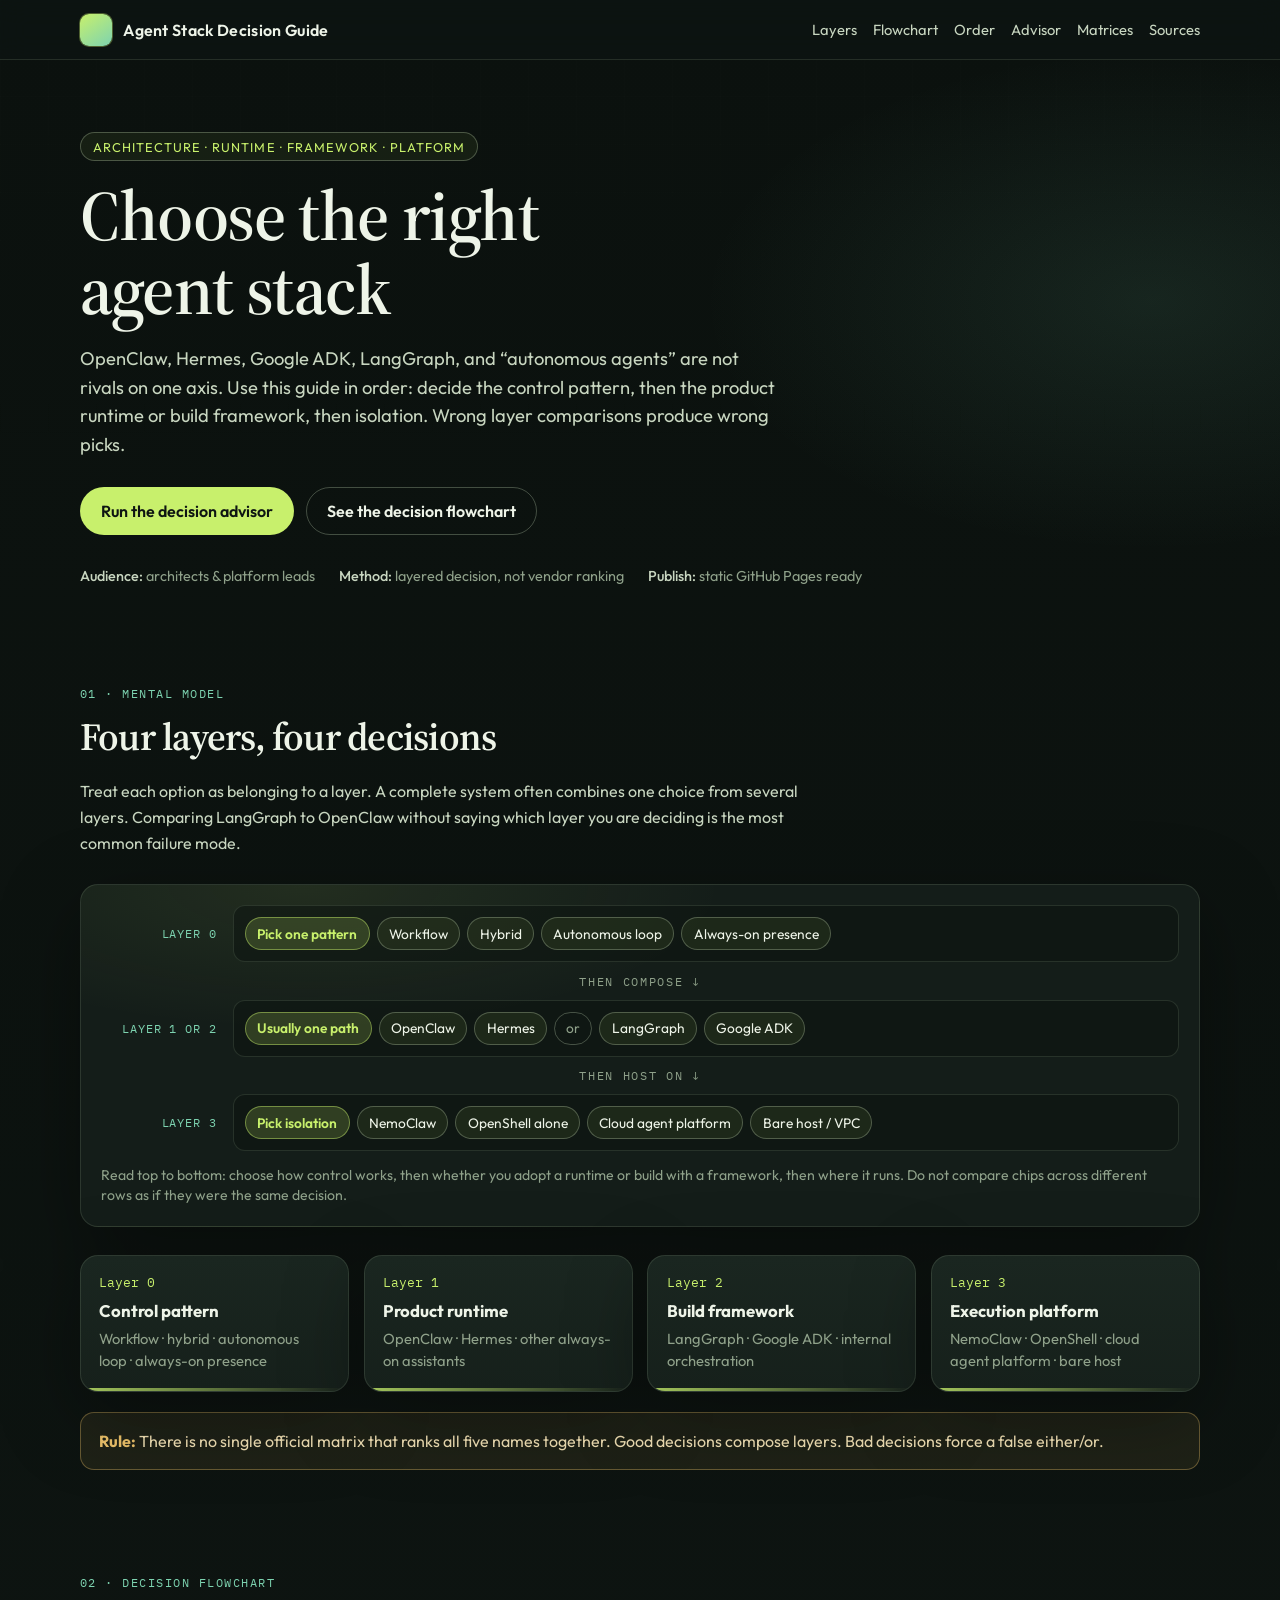
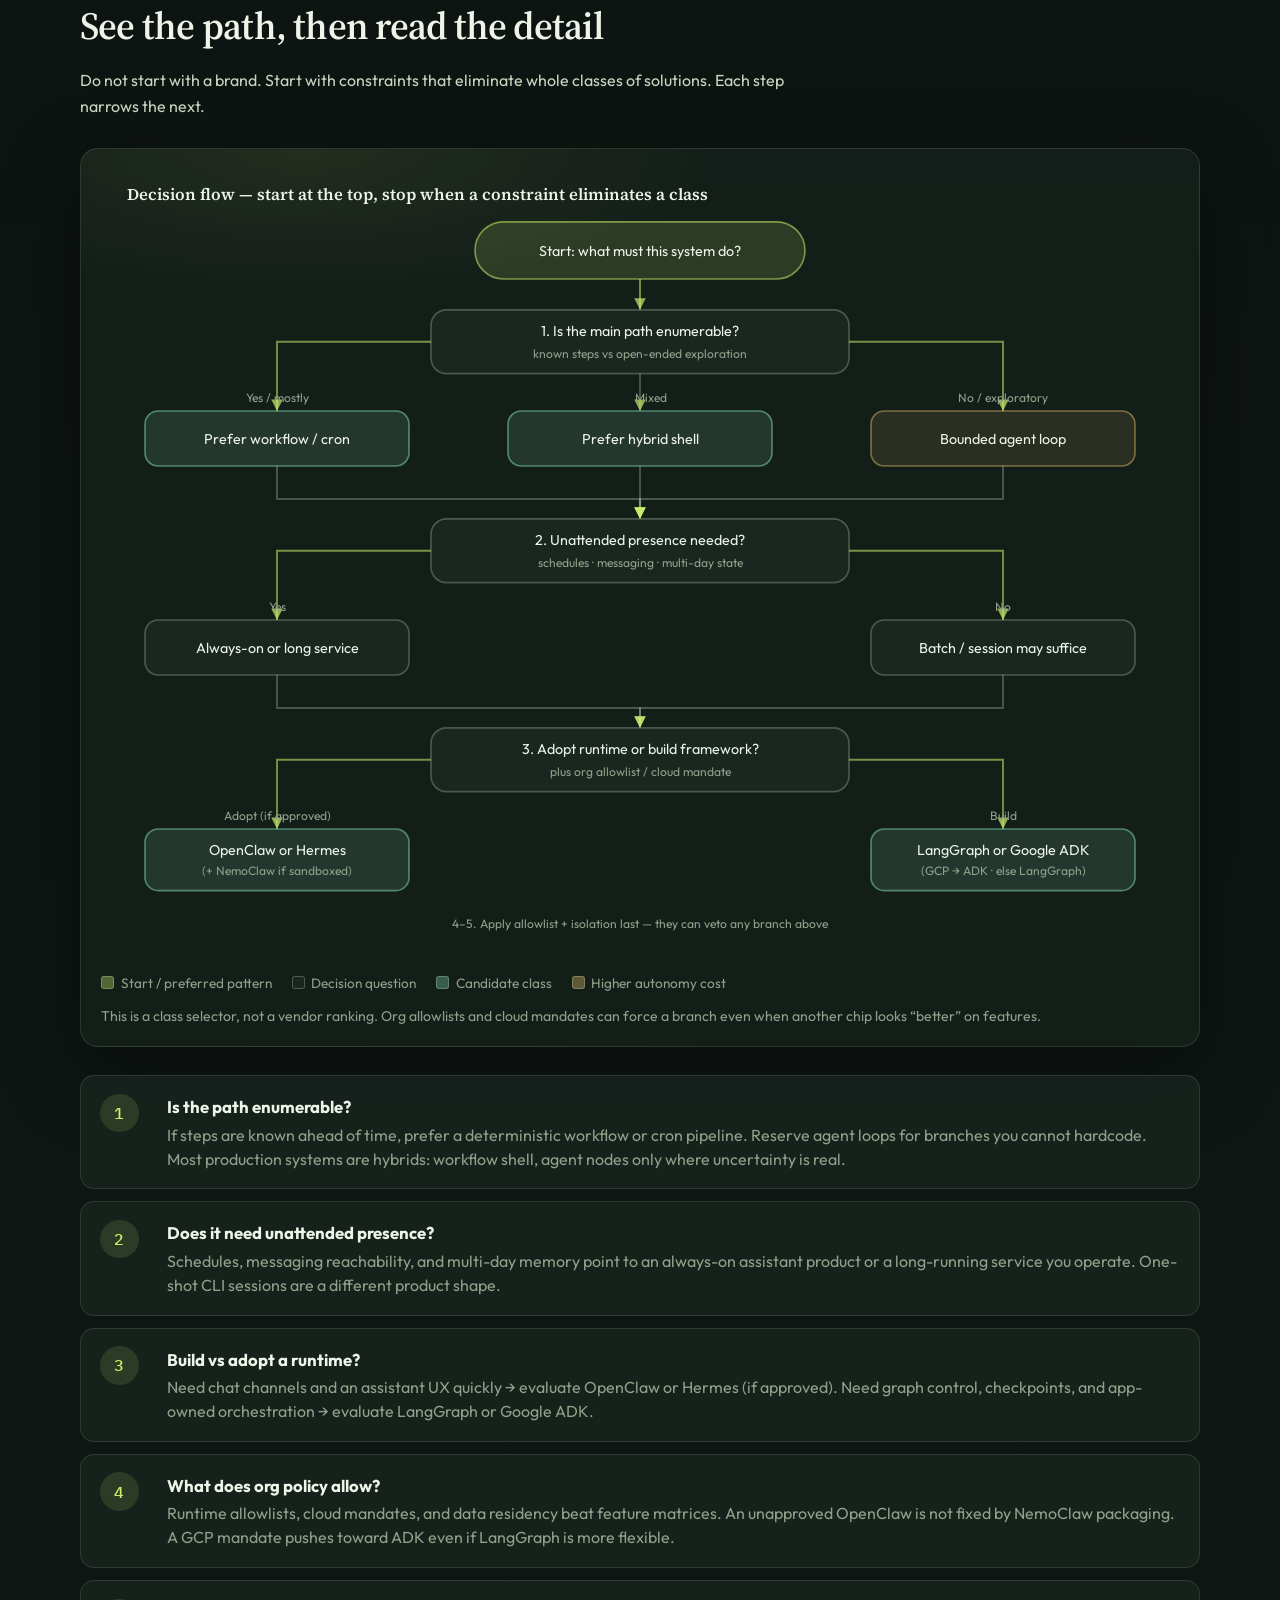
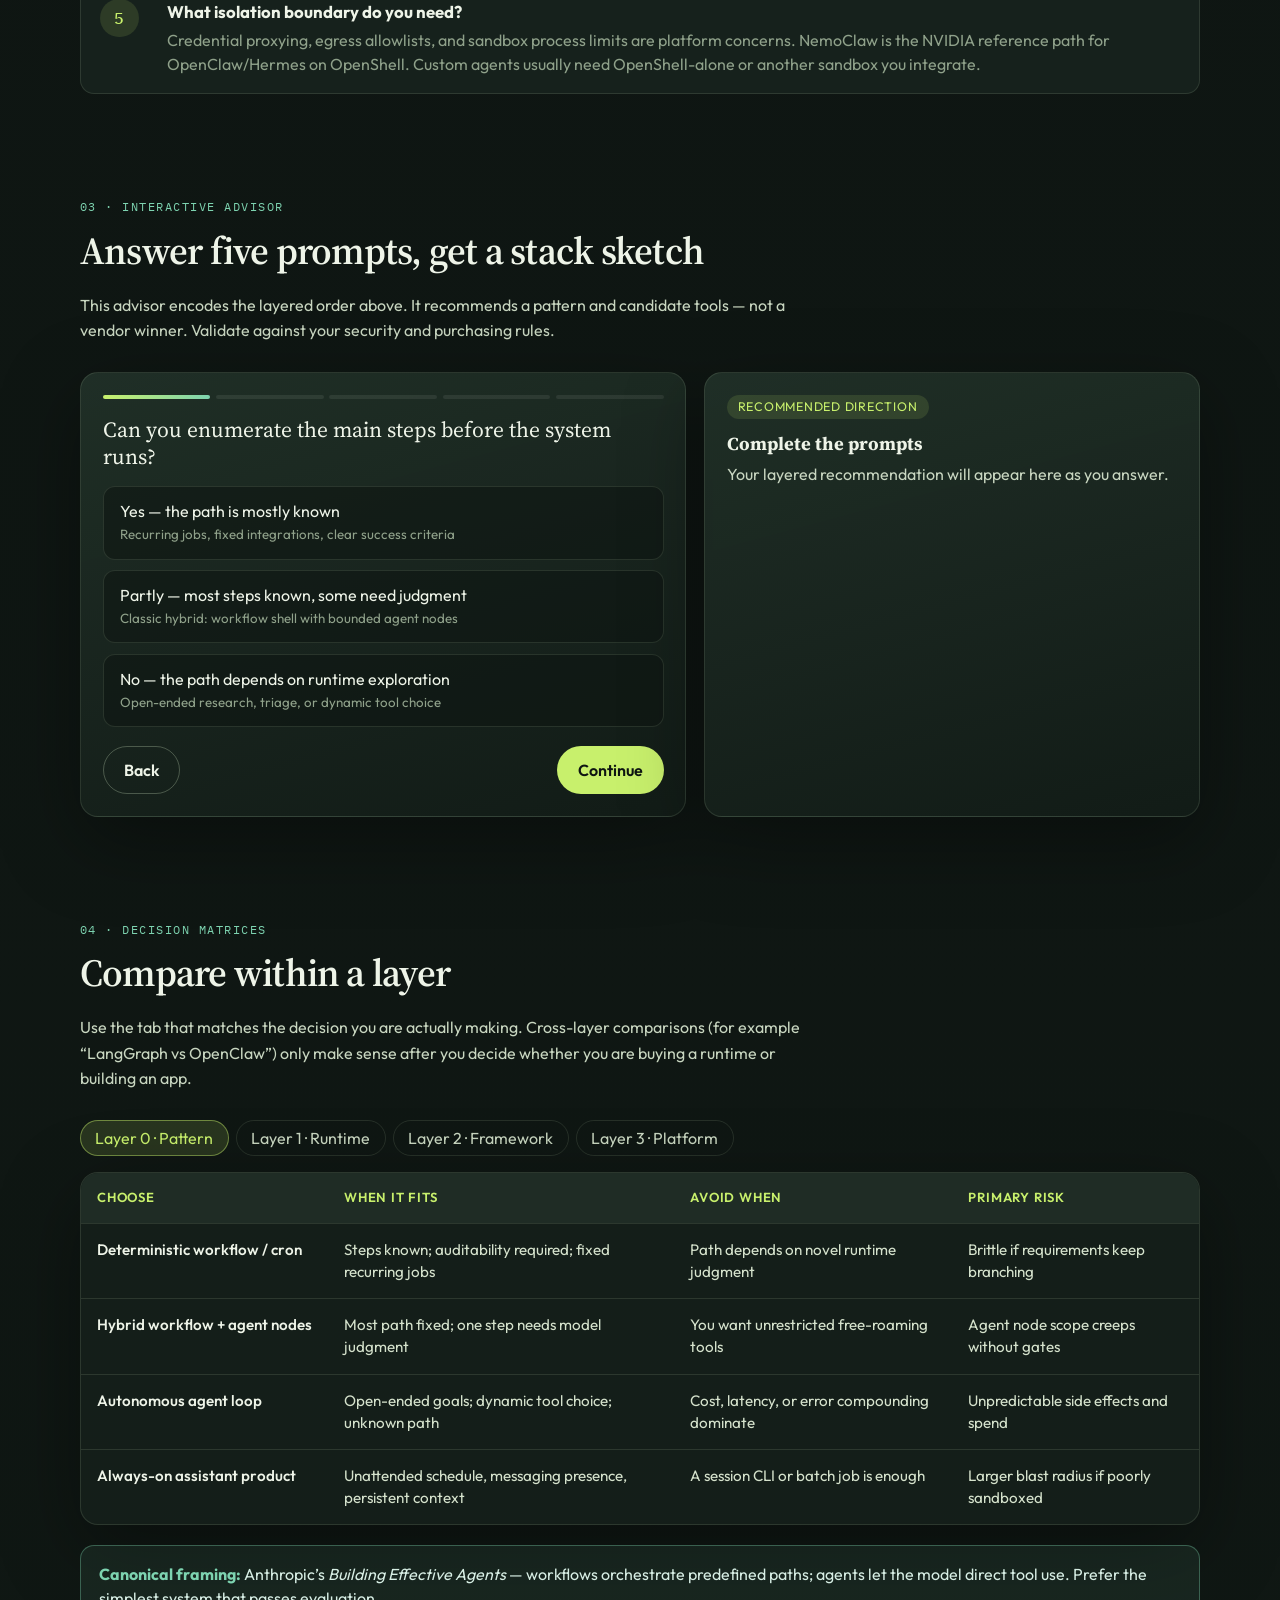
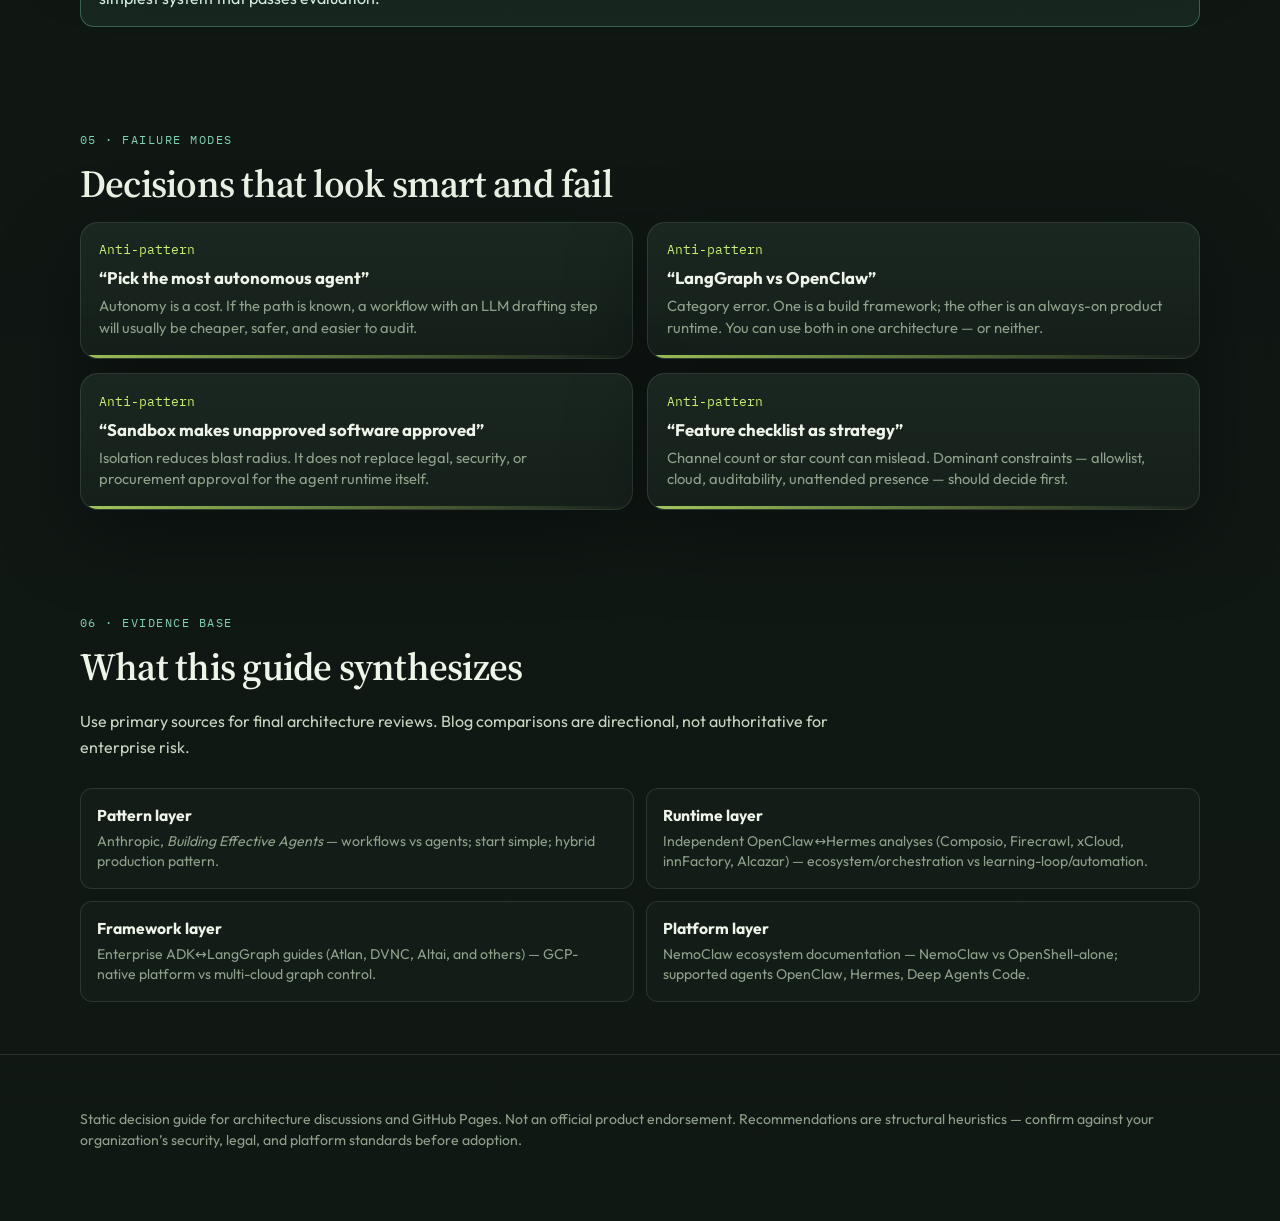
==== commit 591e8b14: "docs: add visual stack diagram and decision flowchart Make the agent stack guide easier to scan with" ====
--- a/tutorials/docs/agent-stack-decision-guide/index.html
+++ b/tutorials/docs/agent-stack-decision-guide/index.html
@@ -676,6 +676,177 @@
         }
       }
 
+
+      /* Visual diagrams */
+      .viz-shell {
+        margin: 1.25rem 0 1.75rem;
+        padding: 1.25rem;
+        border-radius: var(--radius);
+        border: 1px solid var(--line);
+        background:
+          radial-gradient(700px 240px at 20% 0%, rgba(200, 240, 108, 0.08), transparent 60%),
+          rgba(22, 32, 27, 0.9);
+        box-shadow: var(--shadow);
+        overflow-x: auto;
+      }
+
+      .viz-caption {
+        margin: 0.85rem 0 0;
+        color: var(--mist-dim);
+        font-size: 0.88rem;
+        line-height: 1.45;
+      }
+
+      .stack-viz {
+        display: grid;
+        gap: 0.55rem;
+        min-width: 640px;
+      }
+
+      .stack-row {
+        display: grid;
+        grid-template-columns: 7.5rem 1fr;
+        gap: 0.75rem;
+        align-items: stretch;
+      }
+
+      .stack-label {
+        display: flex;
+        align-items: center;
+        justify-content: flex-end;
+        padding-right: 0.25rem;
+        font-family: var(--font-mono);
+        font-size: 0.72rem;
+        letter-spacing: 0.08em;
+        text-transform: uppercase;
+        color: var(--accent-2);
+      }
+
+      .stack-track {
+        display: flex;
+        flex-wrap: wrap;
+        gap: 0.45rem;
+        padding: 0.7rem;
+        border-radius: 12px;
+        border: 1px solid var(--line);
+        background: rgba(14, 21, 18, 0.55);
+      }
+
+      .chip {
+        display: inline-flex;
+        align-items: center;
+        padding: 0.4rem 0.7rem;
+        border-radius: 999px;
+        border: 1px solid var(--line-strong);
+        background: rgba(200, 240, 108, 0.08);
+        color: var(--paper);
+        font-size: 0.86rem;
+        white-space: nowrap;
+      }
+
+      .chip.muted {
+        background: transparent;
+        color: var(--mist-dim);
+      }
+
+      .chip.accent {
+        background: rgba(200, 240, 108, 0.18);
+        border-color: rgba(200, 240, 108, 0.45);
+        color: var(--accent);
+        font-weight: 600;
+      }
+
+      .compose-arrow {
+        display: flex;
+        justify-content: center;
+        color: var(--mist-dim);
+        font-family: var(--font-mono);
+        font-size: 0.75rem;
+        letter-spacing: 0.14em;
+        padding: 0.15rem 0;
+      }
+
+      .flow-svg {
+        width: 100%;
+        min-width: 720px;
+        height: auto;
+        display: block;
+      }
+
+      .flow-svg .node {
+        fill: #1a2620;
+        stroke: rgba(212, 232, 196, 0.28);
+        stroke-width: 1.5;
+      }
+
+      .flow-svg .node-start {
+        fill: rgba(200, 240, 108, 0.14);
+        stroke: rgba(200, 240, 108, 0.55);
+      }
+
+      .flow-svg .node-end {
+        fill: rgba(125, 211, 176, 0.14);
+        stroke: rgba(125, 211, 176, 0.55);
+      }
+
+      .flow-svg .node-warn {
+        fill: rgba(240, 197, 108, 0.1);
+        stroke: rgba(240, 197, 108, 0.45);
+      }
+
+      .flow-svg text {
+        fill: #eef4e8;
+        font-family: Outfit, system-ui, sans-serif;
+        font-size: 13px;
+      }
+
+      .flow-svg .label-sm {
+        font-size: 11px;
+        fill: #8fa18a;
+      }
+
+      .flow-svg .title {
+        font-family: "Source Serif 4", Georgia, serif;
+        font-size: 15px;
+        font-weight: 600;
+      }
+
+      .flow-svg .edge {
+        stroke: rgba(200, 240, 108, 0.55);
+        stroke-width: 1.75;
+        fill: none;
+        marker-end: url(#arrow);
+      }
+
+      .flow-svg .edge-dim {
+        stroke: rgba(212, 232, 196, 0.28);
+      }
+
+      .legend {
+        display: flex;
+        flex-wrap: wrap;
+        gap: 0.75rem 1.25rem;
+        margin-top: 0.85rem;
+        color: var(--mist-dim);
+        font-size: 0.85rem;
+      }
+
+      .legend span::before {
+        content: "";
+        display: inline-block;
+        width: 0.7rem;
+        height: 0.7rem;
+        border-radius: 3px;
+        margin-right: 0.4rem;
+        vertical-align: -1px;
+        border: 1px solid var(--line-strong);
+      }
+
+      .legend .l-start::before { background: rgba(200, 240, 108, 0.35); }
+      .legend .l-branch::before { background: #1a2620; }
+      .legend .l-end::before { background: rgba(125, 211, 176, 0.35); }
+      .legend .l-warn::before { background: rgba(240, 197, 108, 0.35); }
+
       @media print {
         body {
           background: #fff;
@@ -717,6 +888,7 @@
         </div>
         <nav class="nav" aria-label="Primary">
           <a href="#layers">Layers</a>
+          <a href="#flowchart">Flowchart</a>
           <a href="#order">Order</a>
           <a href="#wizard">Advisor</a>
           <a href="#matrices">Matrices</a>
@@ -737,7 +909,7 @@
           </p>
           <div class="hero-actions">
             <a class="btn btn-primary" href="#wizard">Run the decision advisor</a>
-            <a class="btn btn-ghost" href="#order">Follow the logical order</a>
+            <a class="btn btn-ghost" href="#flowchart">See the decision flowchart</a>
           </div>
           <div class="meta-row">
             <span><strong>Audience:</strong> architects &amp; platform leads</span>
@@ -756,6 +928,50 @@
             from several layers. Comparing LangGraph to OpenClaw without saying which layer you are
             deciding is the most common failure mode.
           </p>
+
+          <div class="viz-shell" aria-label="Layer composition diagram">
+            <div class="stack-viz">
+              <div class="stack-row">
+                <div class="stack-label">Layer 0</div>
+                <div class="stack-track">
+                  <span class="chip accent">Pick one pattern</span>
+                  <span class="chip">Workflow</span>
+                  <span class="chip">Hybrid</span>
+                  <span class="chip">Autonomous loop</span>
+                  <span class="chip">Always-on presence</span>
+                </div>
+              </div>
+              <div class="compose-arrow">THEN COMPOSE ↓</div>
+              <div class="stack-row">
+                <div class="stack-label">Layer 1 or 2</div>
+                <div class="stack-track">
+                  <span class="chip accent">Usually one path</span>
+                  <span class="chip">OpenClaw</span>
+                  <span class="chip">Hermes</span>
+                  <span class="chip muted">or</span>
+                  <span class="chip">LangGraph</span>
+                  <span class="chip">Google ADK</span>
+                </div>
+              </div>
+              <div class="compose-arrow">THEN HOST ON ↓</div>
+              <div class="stack-row">
+                <div class="stack-label">Layer 3</div>
+                <div class="stack-track">
+                  <span class="chip accent">Pick isolation</span>
+                  <span class="chip">NemoClaw</span>
+                  <span class="chip">OpenShell alone</span>
+                  <span class="chip">Cloud agent platform</span>
+                  <span class="chip">Bare host / VPC</span>
+                </div>
+              </div>
+            </div>
+            <p class="viz-caption">
+              Read top to bottom: choose how control works, then whether you adopt a runtime or build
+              with a framework, then where it runs. Do not compare chips across different rows as if
+              they were the same decision.
+            </p>
+          </div>
+
           <div class="layer-grid">
             <article class="layer-card">
               <div class="layer-num">Layer 0</div>
@@ -787,12 +1003,108 @@
 
       <section id="order">
         <div class="wrap">
-          <div class="section-kicker">02 · Logical order</div>
-          <h2>Ask questions in this sequence</h2>
+          <div class="section-kicker">02 · Decision flowchart</div>
+          <h2>See the path, then read the detail</h2>
           <p class="section-intro">
             Do not start with a brand. Start with constraints that eliminate whole classes of
             solutions. Each step narrows the next.
           </p>
+
+          <div class="viz-shell" id="flowchart" aria-label="Decision flowchart">
+            <svg class="flow-svg" viewBox="0 0 980 720" role="img">
+              <defs>
+                <marker id="arrow" markerWidth="8" markerHeight="8" refX="6" refY="3" orient="auto">
+                  <path d="M0,0 L6,3 L0,6 Z" fill="rgba(200,240,108,0.7)" />
+                </marker>
+              </defs>
+
+              <text x="24" y="28" class="title">Decision flow — start at the top, stop when a constraint eliminates a class</text>
+
+              <!-- Start -->
+              <rect class="node node-start" x="340" y="48" width="300" height="52" rx="26" />
+              <text x="490" y="79" text-anchor="middle">Start: what must this system do?</text>
+
+              <path class="edge" d="M490 100 V 128" />
+
+              <!-- Q1 -->
+              <rect class="node" x="300" y="128" width="380" height="58" rx="14" />
+              <text x="490" y="152" text-anchor="middle">1. Is the main path enumerable?</text>
+              <text x="490" y="172" text-anchor="middle" class="label-sm">known steps vs open-ended exploration</text>
+
+              <path class="edge" d="M300 157 H 160 V 220" />
+              <path class="edge" d="M680 157 H 820 V 220" />
+              <path class="edge edge-dim" d="M490 186 V 220" />
+
+              <text x="160" y="212" text-anchor="middle" class="label-sm">Yes / mostly</text>
+              <text x="820" y="212" text-anchor="middle" class="label-sm">No / exploratory</text>
+              <text x="500" y="212" text-anchor="middle" class="label-sm">Mixed</text>
+
+              <rect class="node node-end" x="40" y="220" width="240" height="50" rx="12" />
+              <text x="160" y="250" text-anchor="middle">Prefer workflow / cron</text>
+
+              <rect class="node node-end" x="370" y="220" width="240" height="50" rx="12" />
+              <text x="490" y="250" text-anchor="middle">Prefer hybrid shell</text>
+
+              <rect class="node node-warn" x="700" y="220" width="240" height="50" rx="12" />
+              <text x="820" y="250" text-anchor="middle">Bounded agent loop</text>
+
+              <path class="edge edge-dim" d="M160 270 V 300 H 490 V 318" />
+              <path class="edge edge-dim" d="M490 270 V 318" />
+              <path class="edge edge-dim" d="M820 270 V 300 H 490 V 318" />
+
+              <!-- Q2 -->
+              <rect class="node" x="300" y="318" width="380" height="58" rx="14" />
+              <text x="490" y="342" text-anchor="middle">2. Unattended presence needed?</text>
+              <text x="490" y="362" text-anchor="middle" class="label-sm">schedules · messaging · multi-day state</text>
+
+              <path class="edge" d="M300 347 H 160 V 410" />
+              <path class="edge" d="M680 347 H 820 V 410" />
+
+              <text x="160" y="402" text-anchor="middle" class="label-sm">Yes</text>
+              <text x="820" y="402" text-anchor="middle" class="label-sm">No</text>
+
+              <rect class="node" x="40" y="410" width="240" height="50" rx="12" />
+              <text x="160" y="440" text-anchor="middle">Always-on or long service</text>
+
+              <rect class="node" x="700" y="410" width="240" height="50" rx="12" />
+              <text x="820" y="440" text-anchor="middle">Batch / session may suffice</text>
+
+              <path class="edge edge-dim" d="M160 460 V 490 H 490 V 508" />
+              <path class="edge edge-dim" d="M820 460 V 490 H 490 V 508" />
+
+              <!-- Q3 -->
+              <rect class="node" x="300" y="508" width="380" height="58" rx="14" />
+              <text x="490" y="532" text-anchor="middle">3. Adopt runtime or build framework?</text>
+              <text x="490" y="552" text-anchor="middle" class="label-sm">plus org allowlist / cloud mandate</text>
+
+              <path class="edge" d="M300 537 H 160 V 600" />
+              <path class="edge" d="M680 537 H 820 V 600" />
+
+              <text x="160" y="592" text-anchor="middle" class="label-sm">Adopt (if approved)</text>
+              <text x="820" y="592" text-anchor="middle" class="label-sm">Build</text>
+
+              <rect class="node node-end" x="40" y="600" width="240" height="56" rx="12" />
+              <text x="160" y="624" text-anchor="middle">OpenClaw or Hermes</text>
+              <text x="160" y="642" text-anchor="middle" class="label-sm">(+ NemoClaw if sandboxed)</text>
+
+              <rect class="node node-end" x="700" y="600" width="240" height="56" rx="12" />
+              <text x="820" y="624" text-anchor="middle">LangGraph or Google ADK</text>
+              <text x="820" y="642" text-anchor="middle" class="label-sm">(GCP → ADK · else LangGraph)</text>
+
+              <text x="490" y="690" text-anchor="middle" class="label-sm">4–5. Apply allowlist + isolation last — they can veto any branch above</text>
+            </svg>
+            <div class="legend">
+              <span class="l-start">Start / preferred pattern</span>
+              <span class="l-branch">Decision question</span>
+              <span class="l-end">Candidate class</span>
+              <span class="l-warn">Higher autonomy cost</span>
+            </div>
+            <p class="viz-caption">
+              This is a class selector, not a vendor ranking. Org allowlists and cloud mandates can
+              force a branch even when another chip looks “better” on features.
+            </p>
+          </div>
+
           <div class="flow">
             <div class="flow-step">
               <div class="flow-index">1</div>
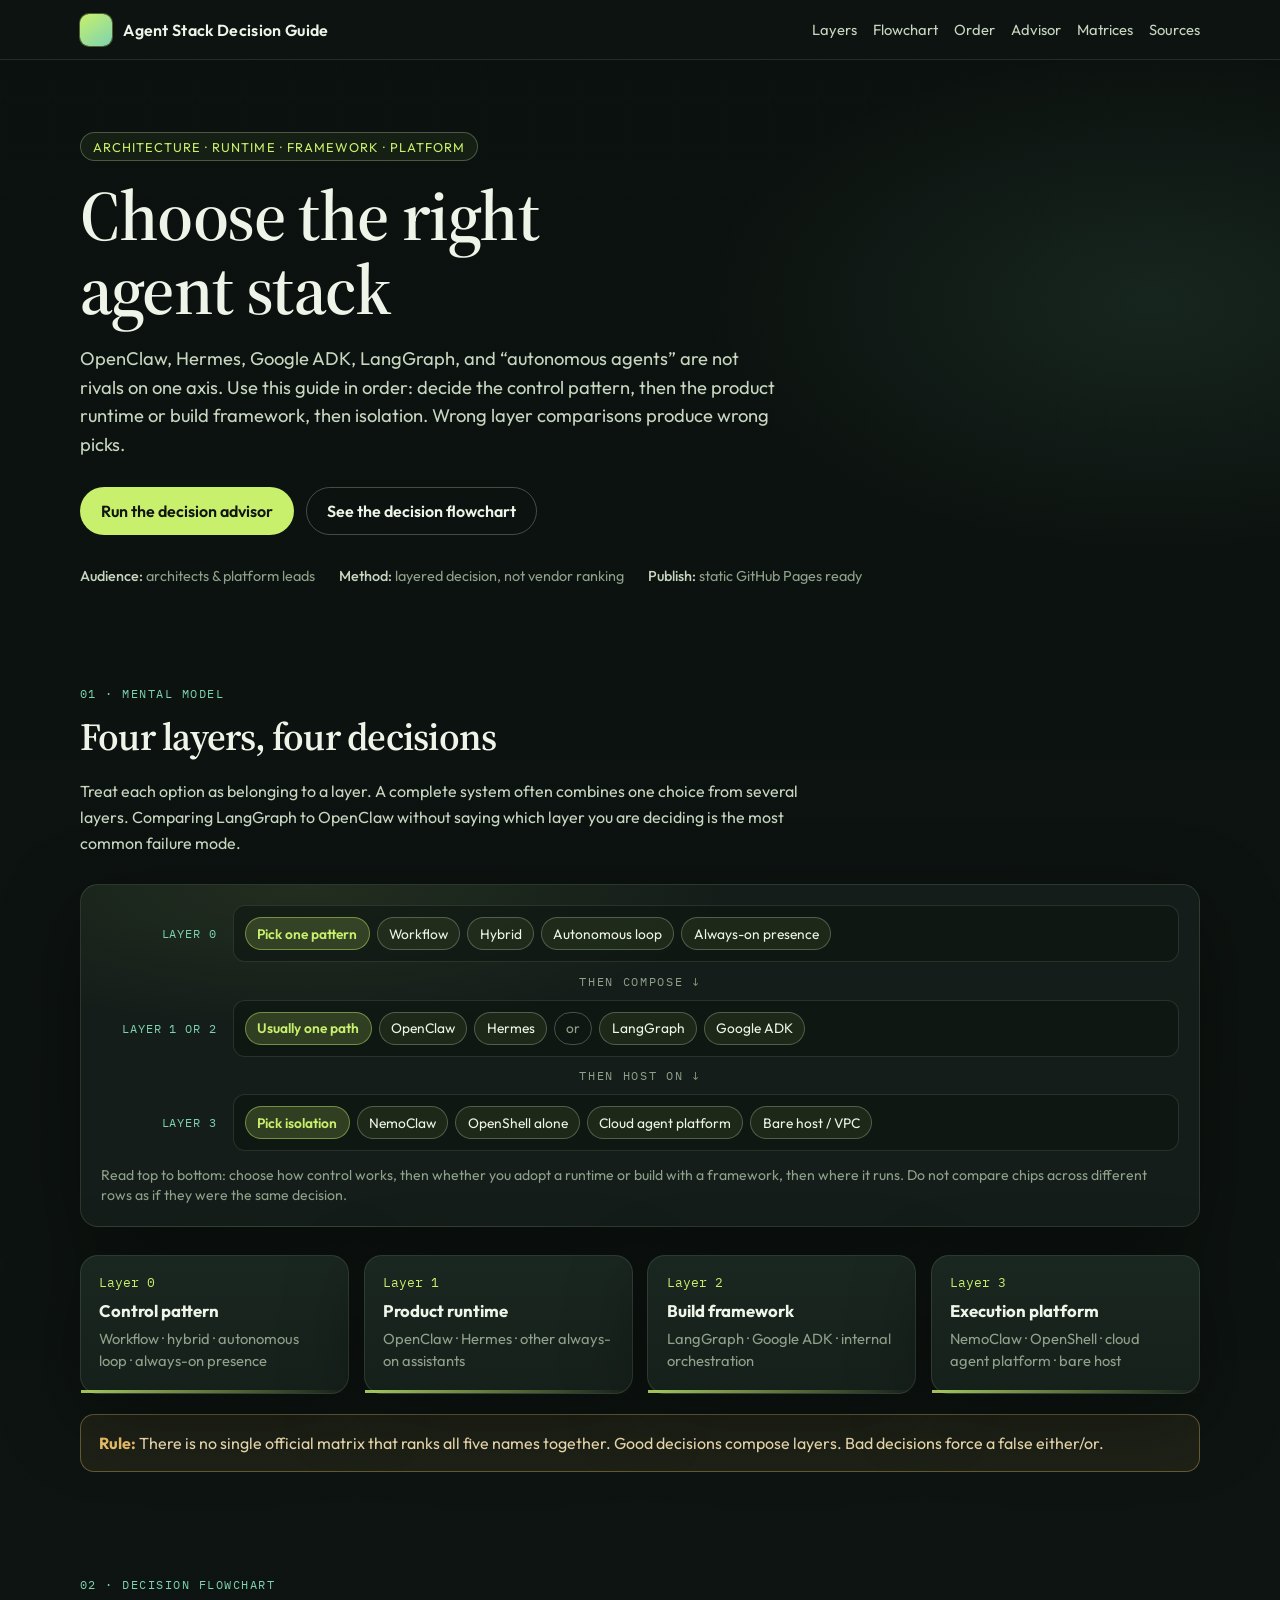
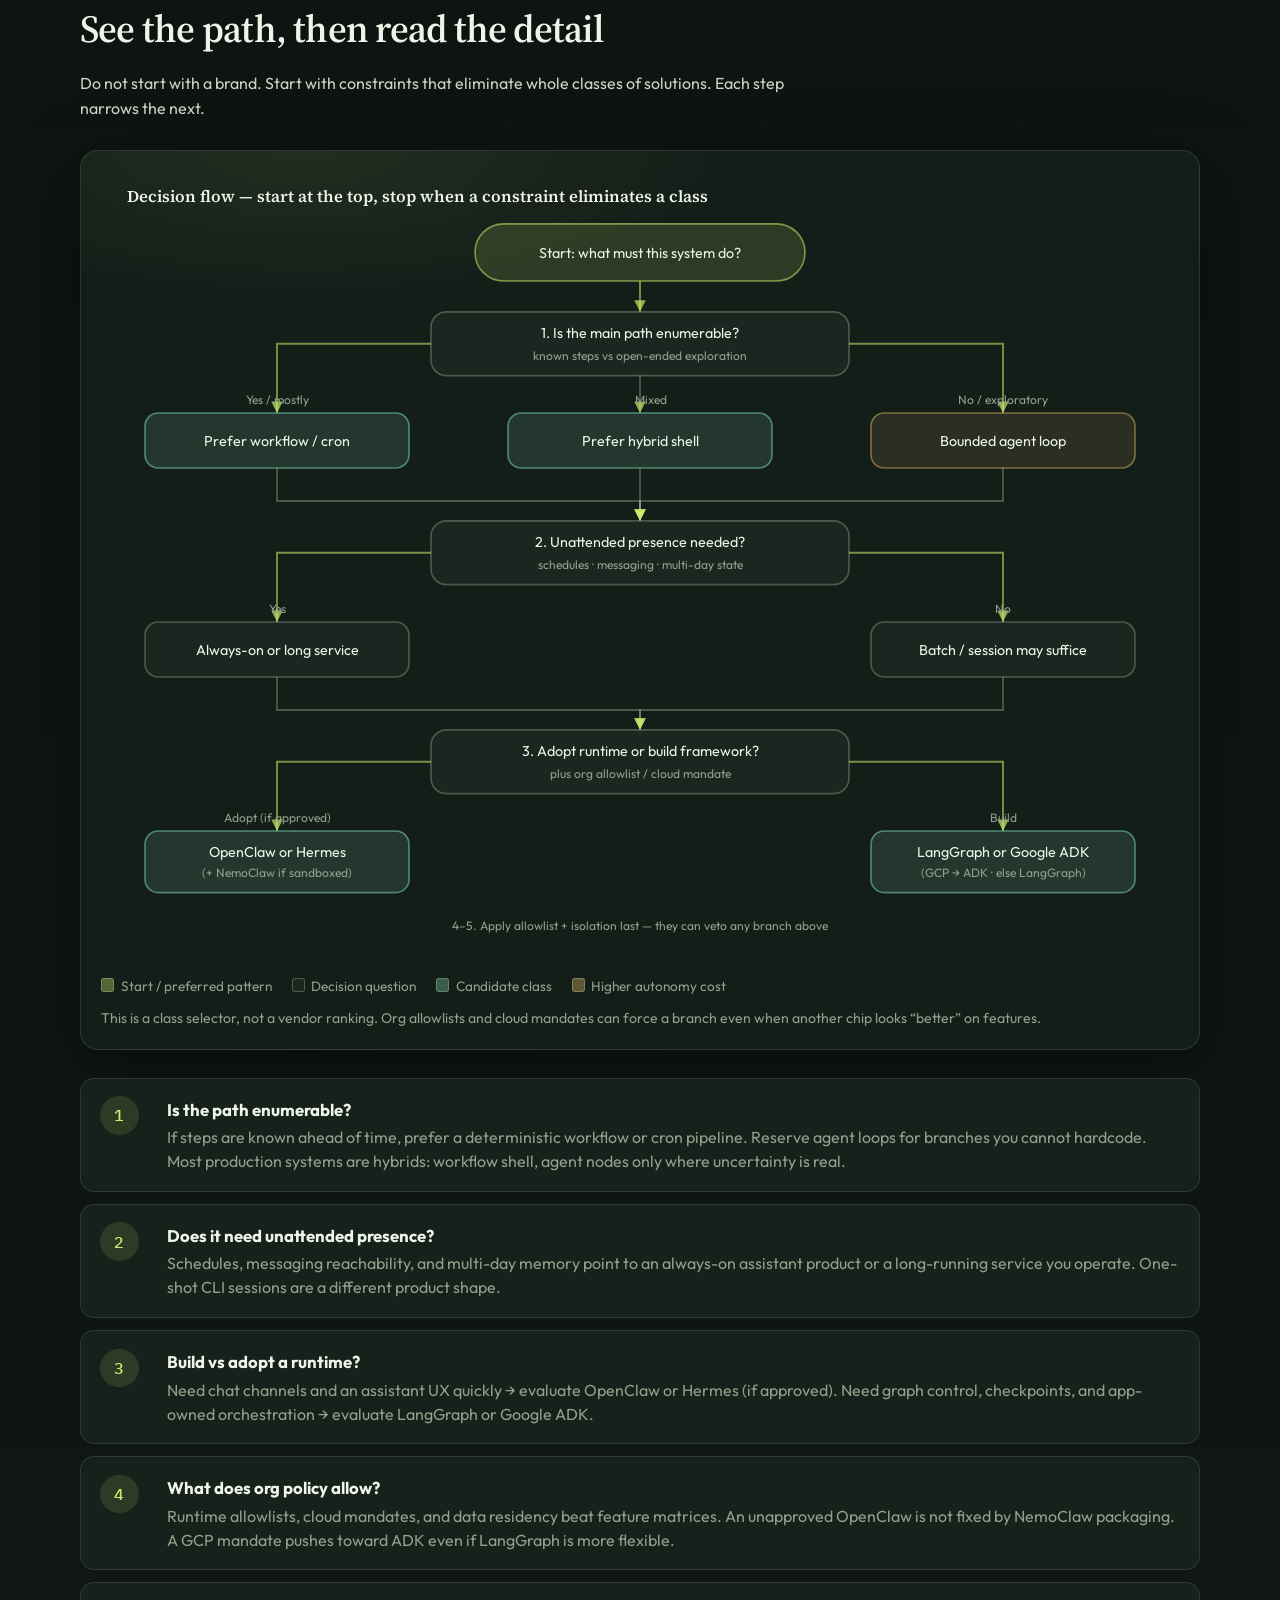
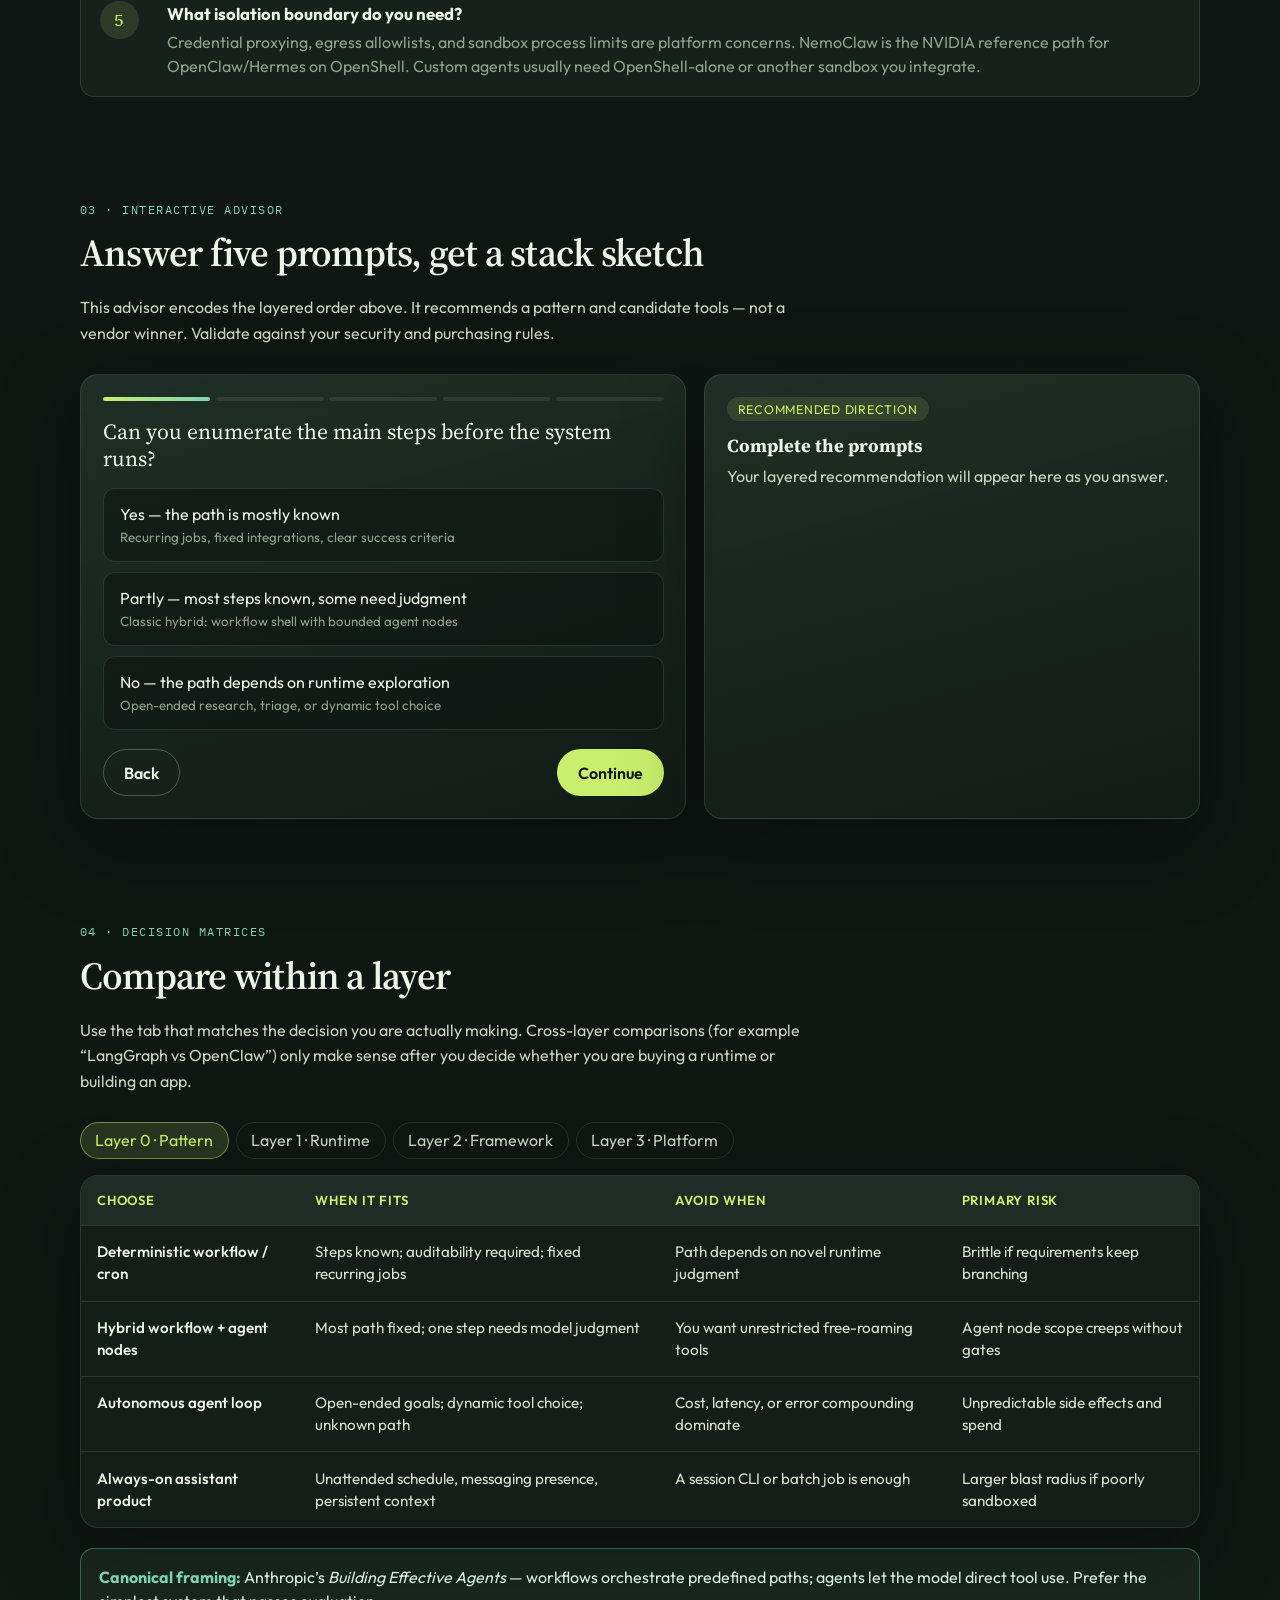
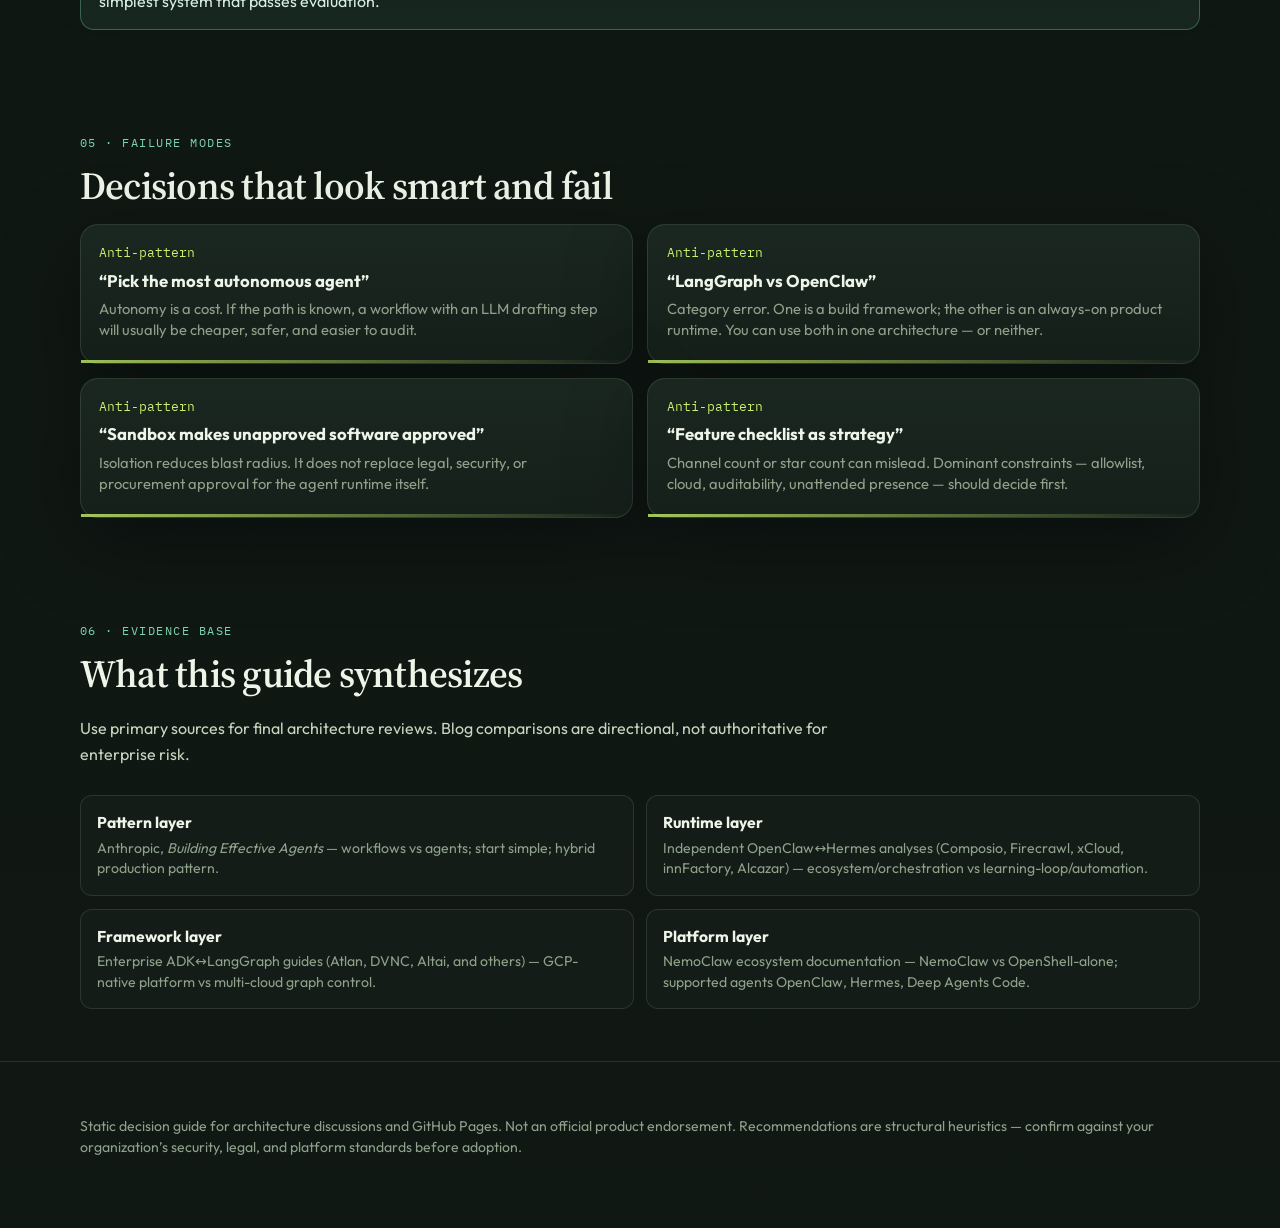
==== commit dd4f2d54: "fix(wizard): drop deploy path and stop clipping card content Remove the By Deploy Path journey and s" ====
--- a/tutorials/docs/agent-stack-decision-guide/index.html
+++ b/tutorials/docs/agent-stack-decision-guide/index.html
@@ -186,14 +186,11 @@
         font: inherit;
         font-weight: 600;
         cursor: pointer;
-        transition:
-          transform 0.15s ease,
-          background 0.15s ease,
-          border-color 0.15s ease;
+        transition: background 0.15s ease, border-color 0.15s ease, box-shadow 0.15s ease;
       }
 
       .btn:hover {
-        transform: translateY(-1px);
+        box-shadow: 0 6px 20px rgba(0, 0, 0, 0.25);
       }
 
       .btn-primary {
@@ -260,6 +257,7 @@
         display: grid;
         grid-template-columns: repeat(4, 1fr);
         gap: 0.9rem;
+        align-items: stretch;
       }
 
       @media (max-width: 900px) {
@@ -280,20 +278,20 @@
 
       .layer-card {
         position: relative;
-        padding: 1.15rem 1.15rem 1.25rem;
+        padding: 1.15rem 1.15rem 1.4rem;
         border-radius: var(--radius);
         background: linear-gradient(180deg, var(--panel) 0%, var(--ink-2) 100%);
         border: 1px solid var(--line);
         box-shadow: var(--shadow);
-        overflow: hidden;
-        transition:
-          border-color 0.2s ease,
-          transform 0.2s ease;
+        overflow: visible;
+        min-height: 100%;
+        height: 100%;
+        transition: border-color 0.2s ease, box-shadow 0.2s ease;
       }
 
       .layer-card:hover {
         border-color: var(--line-strong);
-        transform: translateY(-2px);
+        box-shadow: 0 0 0 1px var(--line-strong), var(--shadow);
       }
 
       .layer-card::after {
@@ -407,7 +405,8 @@
       td:first-child {
         color: var(--paper);
         font-weight: 550;
-        white-space: nowrap;
+        white-space: normal;
+        min-width: 8rem;
       }
 
       td {
@@ -666,13 +665,15 @@
       }
 
       @keyframes rise {
-        from {
-          opacity: 0;
-          transform: translateY(10px);
-        }
-        to {
-          opacity: 1;
-          transform: translateY(0);
+        from { opacity: 0.01; }
+        to { opacity: 1; }
+      }
+
+      @media (prefers-reduced-motion: reduce) {
+        .hero,
+        section,
+        .tab-panel.active {
+          animation: none !important;
         }
       }
 
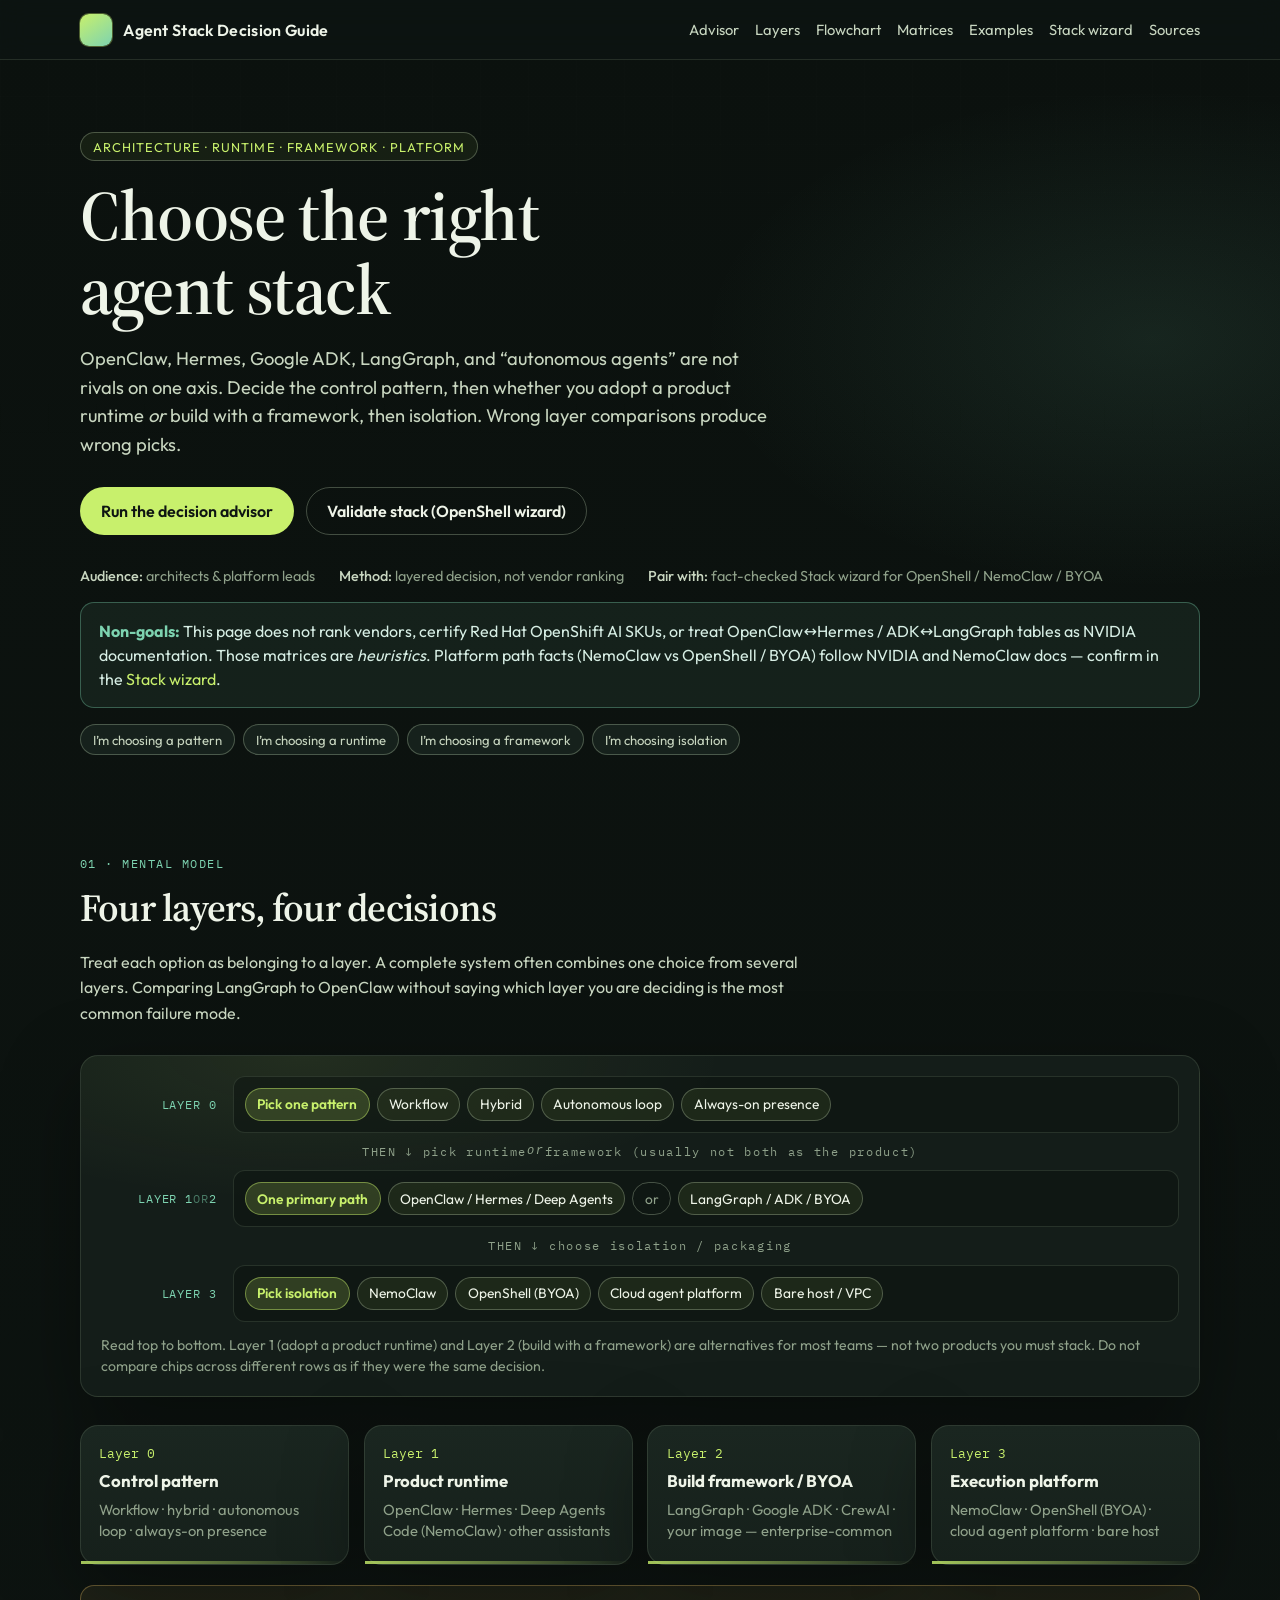
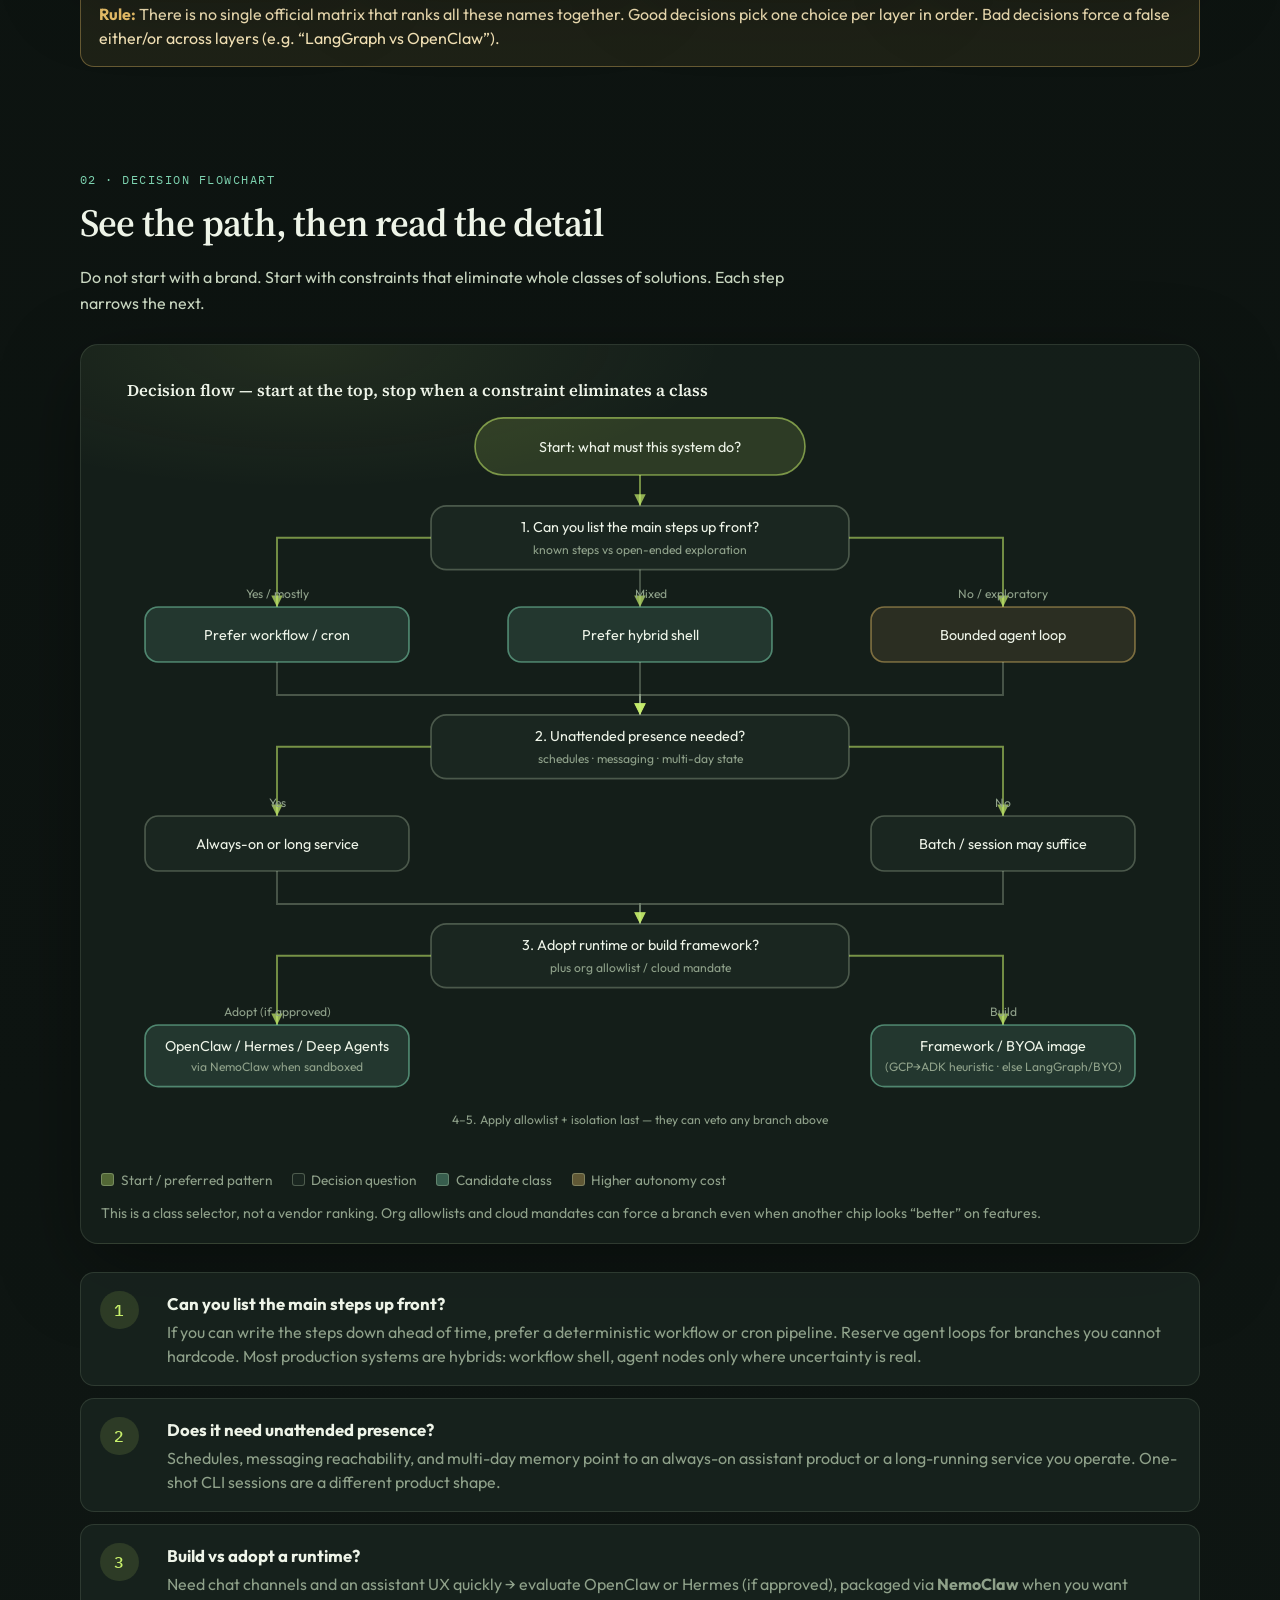
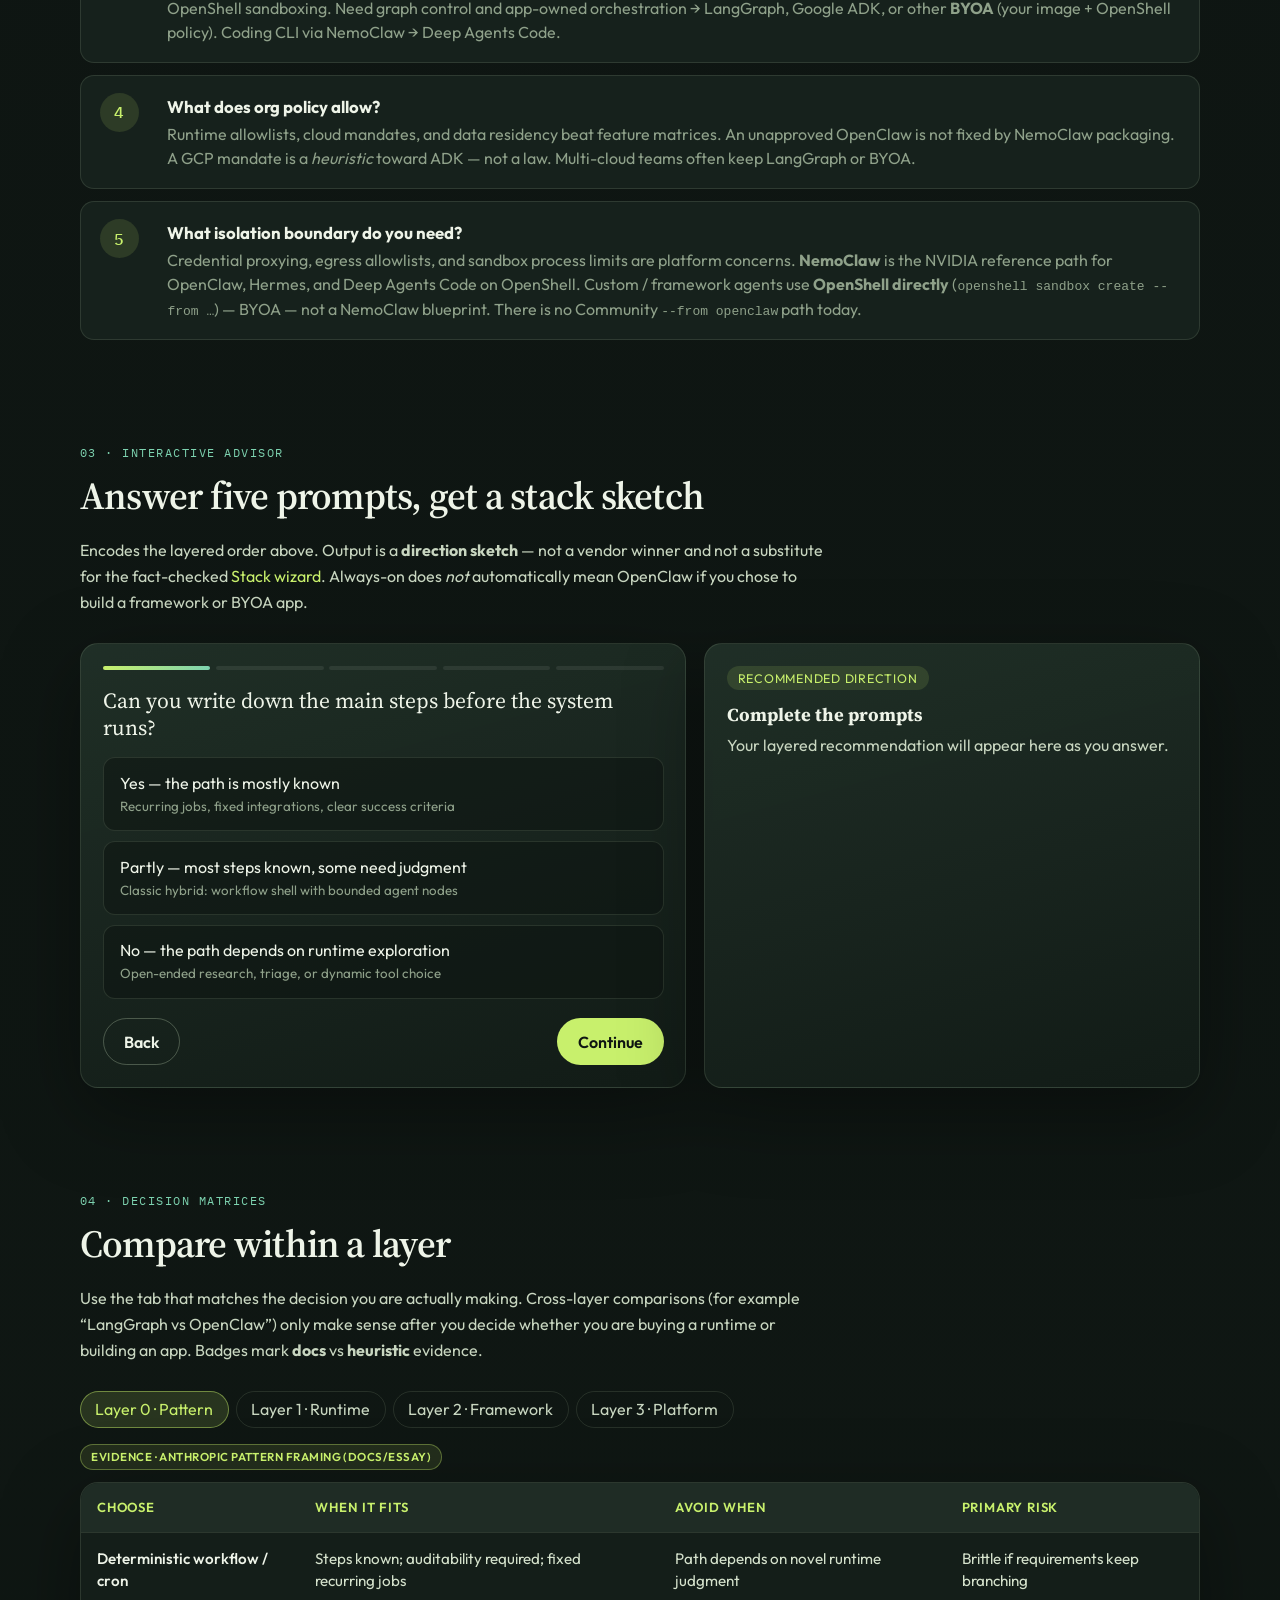
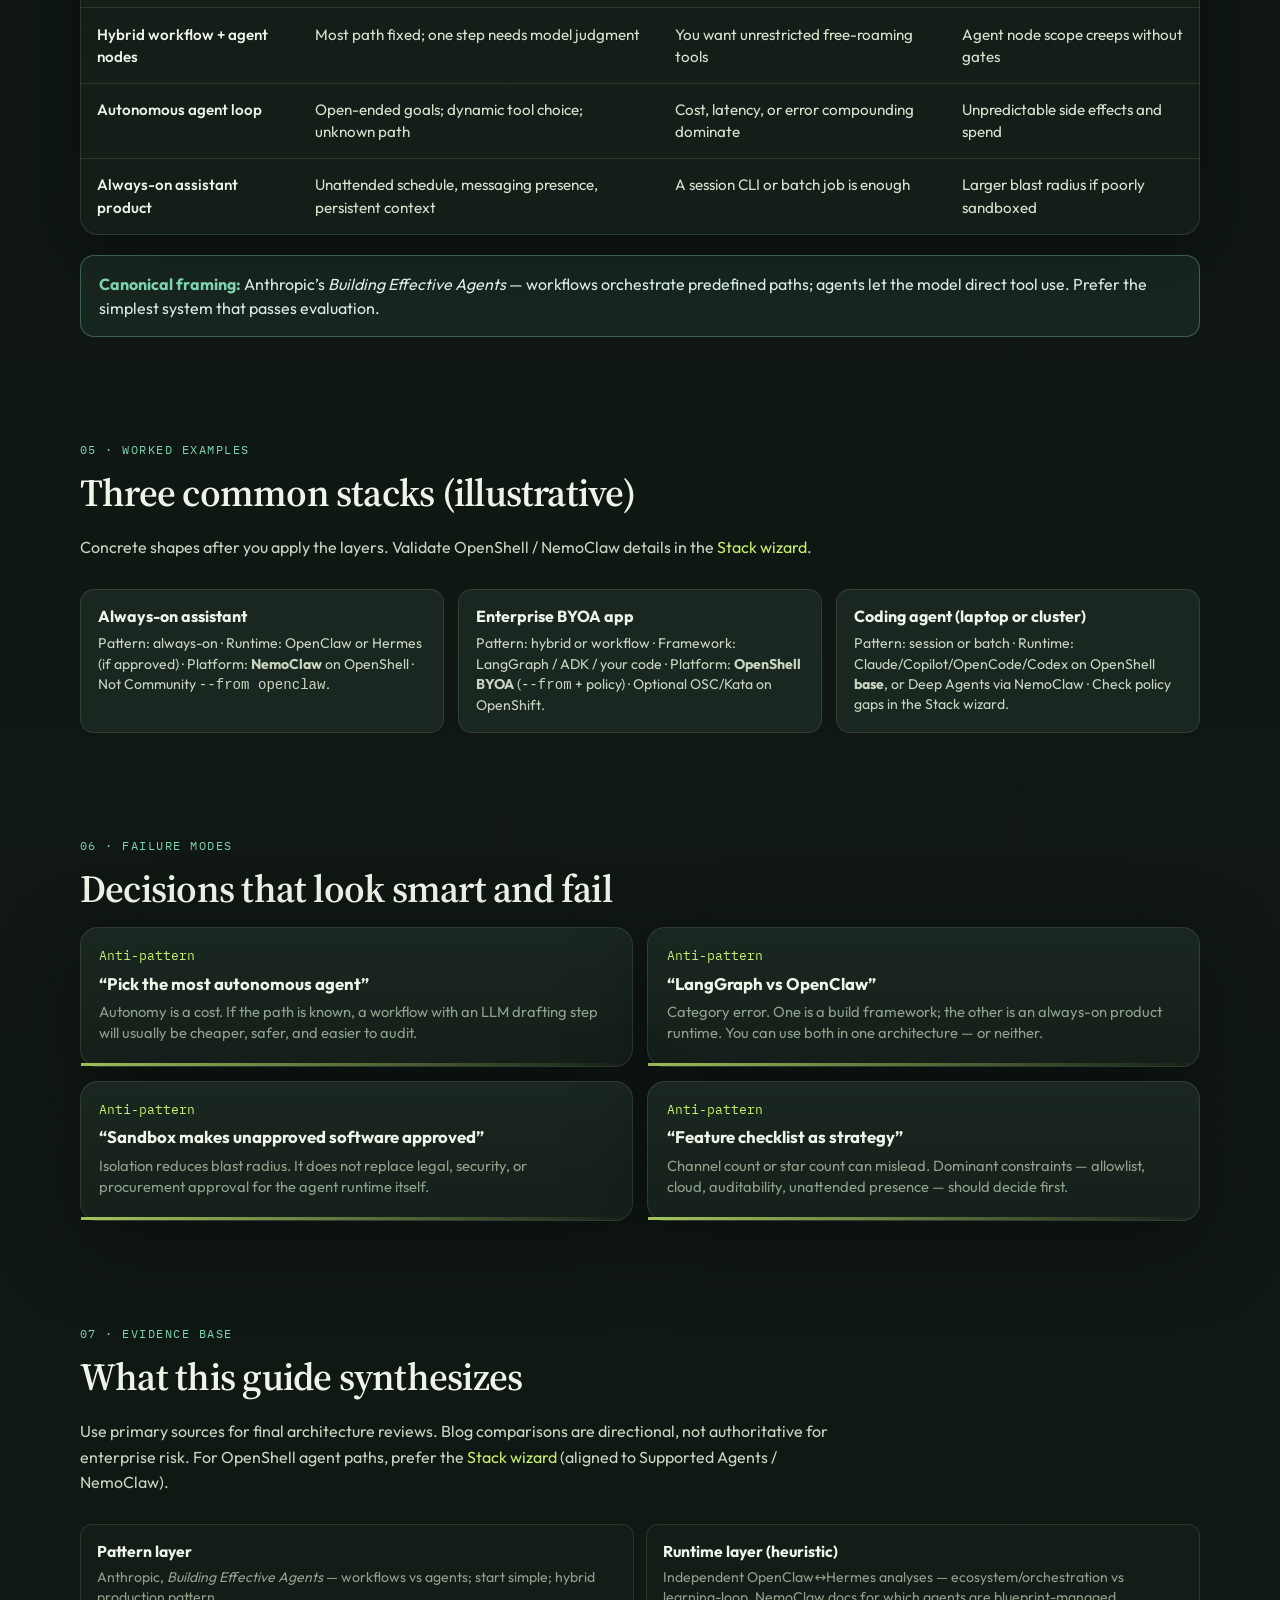
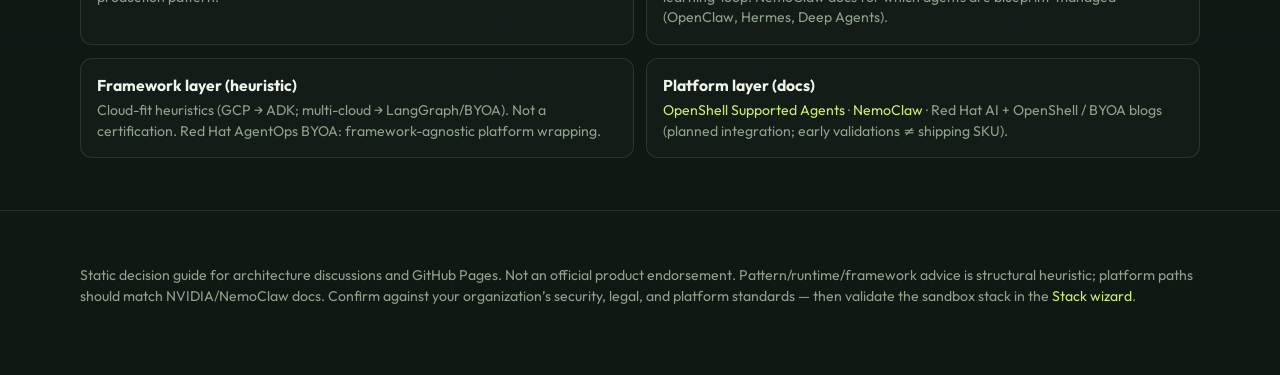
==== commit 8c7dafd4: "docs: replace enumerable with plain-language wording Use clearer questions about listing steps up fr" ====
--- a/tutorials/docs/agent-stack-decision-guide/index.html
+++ b/tutorials/docs/agent-stack-decision-guide/index.html
@@ -6,7 +6,7 @@
     <title>Agent Stack Decision Guide</title>
     <meta
       name="description"
-      content="A structured decision guide for choosing workflows vs autonomous agents, OpenClaw vs Hermes, LangGraph vs Google ADK, and sandbox platforms."
+      content="Layered agent stack decision guide: pattern → runtime or framework → isolation. Heuristics labeled; NemoClaw/OpenShell/BYOA paths aligned to NVIDIA docs. Pair with the Stack wizard."
     />
     <link rel="preconnect" href="https://fonts.googleapis.com" />
     <link rel="preconnect" href="https://fonts.gstatic.com" crossorigin />
@@ -757,7 +757,7 @@
         font-weight: 600;
       }
 
-      .compose-arrow {
+      .layer-arrow {
         display: flex;
         justify-content: center;
         color: var(--mist-dim);
@@ -765,6 +765,97 @@
         font-size: 0.75rem;
         letter-spacing: 0.14em;
         padding: 0.15rem 0;
+      }
+
+      .evidence-badge {
+        display: inline-flex;
+        align-items: center;
+        margin: 0 0 0.75rem;
+        padding: 0.28rem 0.65rem;
+        border-radius: 999px;
+        font-size: 0.72rem;
+        font-weight: 600;
+        letter-spacing: 0.04em;
+        text-transform: uppercase;
+        border: 1px solid var(--line);
+      }
+
+      .evidence-badge.docs {
+        color: var(--accent);
+        background: rgba(200, 240, 108, 0.1);
+        border-color: rgba(200, 240, 108, 0.35);
+      }
+
+      .evidence-badge.heuristic {
+        color: var(--warn);
+        background: rgba(240, 197, 108, 0.1);
+        border-color: rgba(240, 197, 108, 0.35);
+      }
+
+      .result-actions {
+        display: flex;
+        flex-wrap: wrap;
+        gap: 0.55rem;
+        margin-top: 1.1rem;
+      }
+
+      .result-actions .btn {
+        font-size: 0.85rem;
+        padding: 0.55rem 0.9rem;
+      }
+
+      .role-jumps {
+        display: flex;
+        flex-wrap: wrap;
+        gap: 0.5rem;
+        margin-top: 1rem;
+      }
+
+      .role-jumps a {
+        display: inline-flex;
+        padding: 0.4rem 0.75rem;
+        border-radius: 999px;
+        border: 1px solid var(--line-strong);
+        background: rgba(26, 38, 32, 0.8);
+        color: var(--mist);
+        font-size: 0.82rem;
+        text-decoration: none;
+      }
+
+      .role-jumps a:hover {
+        border-color: rgba(200, 240, 108, 0.45);
+        color: var(--accent);
+        text-decoration: none;
+      }
+
+      .examples-grid {
+        display: grid;
+        grid-template-columns: repeat(3, 1fr);
+        gap: 0.9rem;
+        margin-top: 1rem;
+      }
+
+      .example-card {
+        padding: 1rem 1.05rem;
+        border-radius: 14px;
+        border: 1px solid var(--line);
+        background: var(--panel);
+      }
+
+      .example-card h3 {
+        margin: 0 0 0.45rem;
+        font-size: 1rem;
+      }
+
+      .example-card p {
+        margin: 0;
+        color: var(--mist);
+        font-size: 0.88rem;
+        line-height: 1.45;
+      }
+
+      @media (max-width: 900px) {
+        .examples-grid { grid-template-columns: 1fr; }
       }
 
       .flow-svg {
@@ -888,11 +979,12 @@
           <span>Agent Stack Decision Guide</span>
         </div>
         <nav class="nav" aria-label="Primary">
+          <a href="#wizard">Advisor</a>
           <a href="#layers">Layers</a>
           <a href="#flowchart">Flowchart</a>
-          <a href="#order">Order</a>
-          <a href="#wizard">Advisor</a>
           <a href="#matrices">Matrices</a>
+          <a href="#examples">Examples</a>
+          <a href="../concepts/stack-wizard.html">Stack wizard</a>
           <a href="#sources">Sources</a>
         </nav>
       </div>
@@ -905,17 +997,30 @@
           <h1>Choose the right agent stack</h1>
           <p class="hero-lead">
             OpenClaw, Hermes, Google ADK, LangGraph, and “autonomous agents” are not rivals on one
-            axis. Use this guide in order: decide the control pattern, then the product runtime or
-            build framework, then isolation. Wrong layer comparisons produce wrong picks.
+            axis. Decide the control pattern, then whether you adopt a product runtime <em>or</em>
+            build with a framework, then isolation. Wrong layer comparisons produce wrong picks.
           </p>
           <div class="hero-actions">
             <a class="btn btn-primary" href="#wizard">Run the decision advisor</a>
-            <a class="btn btn-ghost" href="#flowchart">See the decision flowchart</a>
+            <a class="btn btn-ghost" href="../concepts/stack-wizard.html">Validate stack (OpenShell wizard)</a>
           </div>
           <div class="meta-row">
             <span><strong>Audience:</strong> architects &amp; platform leads</span>
             <span><strong>Method:</strong> layered decision, not vendor ranking</span>
-            <span><strong>Publish:</strong> static GitHub Pages ready</span>
+            <span><strong>Pair with:</strong> fact-checked Stack wizard for OpenShell / NemoClaw / BYOA</span>
+          </div>
+          <div class="callout info" style="margin-top:1.1rem">
+            <strong>Non-goals:</strong> This page does not rank vendors, certify Red Hat OpenShift AI
+            SKUs, or treat OpenClaw↔Hermes / ADK↔LangGraph tables as NVIDIA documentation. Those
+            matrices are <em>heuristics</em>. Platform path facts (NemoClaw vs OpenShell / BYOA) follow
+            NVIDIA and NemoClaw docs — confirm in the
+            <a href="../concepts/stack-wizard.html">Stack wizard</a>.
+          </div>
+          <div class="role-jumps" aria-label="Jump to decision type">
+            <a href="#tab-jump-pattern">I’m choosing a pattern</a>
+            <a href="#tab-jump-runtime">I’m choosing a runtime</a>
+            <a href="#tab-jump-framework">I’m choosing a framework</a>
+            <a href="#tab-jump-platform">I’m choosing isolation</a>
           </div>
         </div>
       </section>
@@ -930,7 +1035,7 @@
             deciding is the most common failure mode.
           </p>
 
-          <div class="viz-shell" aria-label="Layer composition diagram">
+          <div class="viz-shell" aria-label="Layer decision diagram">
             <div class="stack-viz">
               <div class="stack-row">
                 <div class="stack-label">Layer 0</div>
@@ -942,34 +1047,32 @@
                   <span class="chip">Always-on presence</span>
                 </div>
               </div>
-              <div class="compose-arrow">THEN COMPOSE ↓</div>
+              <div class="layer-arrow">THEN ↓ pick runtime <em>or</em> framework (usually not both as the product)</div>
               <div class="stack-row">
-                <div class="stack-label">Layer 1 or 2</div>
+                <div class="stack-label">Layer 1 <span style="opacity:.5">or</span> 2</div>
                 <div class="stack-track">
-                  <span class="chip accent">Usually one path</span>
-                  <span class="chip">OpenClaw</span>
-                  <span class="chip">Hermes</span>
+                  <span class="chip accent">One primary path</span>
+                  <span class="chip">OpenClaw / Hermes / Deep Agents</span>
                   <span class="chip muted">or</span>
-                  <span class="chip">LangGraph</span>
-                  <span class="chip">Google ADK</span>
+                  <span class="chip">LangGraph / ADK / BYOA</span>
                 </div>
               </div>
-              <div class="compose-arrow">THEN HOST ON ↓</div>
+              <div class="layer-arrow">THEN ↓ choose isolation / packaging</div>
               <div class="stack-row">
                 <div class="stack-label">Layer 3</div>
                 <div class="stack-track">
                   <span class="chip accent">Pick isolation</span>
                   <span class="chip">NemoClaw</span>
-                  <span class="chip">OpenShell alone</span>
+                  <span class="chip">OpenShell (BYOA)</span>
                   <span class="chip">Cloud agent platform</span>
                   <span class="chip">Bare host / VPC</span>
                 </div>
               </div>
             </div>
             <p class="viz-caption">
-              Read top to bottom: choose how control works, then whether you adopt a runtime or build
-              with a framework, then where it runs. Do not compare chips across different rows as if
-              they were the same decision.
+              Read top to bottom. Layer 1 (adopt a product runtime) and Layer 2 (build with a
+              framework) are alternatives for most teams — not two products you must stack.
+              Do not compare chips across different rows as if they were the same decision.
             </p>
           </div>
 
@@ -982,22 +1085,23 @@
             <article class="layer-card">
               <div class="layer-num">Layer 1</div>
               <h3>Product runtime</h3>
-              <p>OpenClaw · Hermes · other always-on assistants</p>
+              <p>OpenClaw · Hermes · Deep Agents Code (NemoClaw) · other assistants</p>
             </article>
             <article class="layer-card">
               <div class="layer-num">Layer 2</div>
-              <h3>Build framework</h3>
-              <p>LangGraph · Google ADK · internal orchestration</p>
+              <h3>Build framework / BYOA</h3>
+              <p>LangGraph · Google ADK · CrewAI · your image — enterprise-common</p>
             </article>
             <article class="layer-card">
               <div class="layer-num">Layer 3</div>
               <h3>Execution platform</h3>
-              <p>NemoClaw · OpenShell · cloud agent platform · bare host</p>
+              <p>NemoClaw · OpenShell (BYOA) · cloud agent platform · bare host</p>
             </article>
           </div>
           <div class="callout">
-            <strong>Rule:</strong> There is no single official matrix that ranks all five names
-            together. Good decisions compose layers. Bad decisions force a false either/or.
+            <strong>Rule:</strong> There is no single official matrix that ranks all these names
+            together. Good decisions pick one choice per layer in order. Bad decisions force a false
+            either/or across layers (e.g. “LangGraph vs OpenClaw”).
           </div>
         </div>
       </section>
@@ -1029,7 +1133,7 @@
 
               <!-- Q1 -->
               <rect class="node" x="300" y="128" width="380" height="58" rx="14" />
-              <text x="490" y="152" text-anchor="middle">1. Is the main path enumerable?</text>
+              <text x="490" y="152" text-anchor="middle">1. Can you list the main steps up front?</text>
               <text x="490" y="172" text-anchor="middle" class="label-sm">known steps vs open-ended exploration</text>
 
               <path class="edge" d="M300 157 H 160 V 220" />
@@ -1085,12 +1189,12 @@
               <text x="820" y="592" text-anchor="middle" class="label-sm">Build</text>
 
               <rect class="node node-end" x="40" y="600" width="240" height="56" rx="12" />
-              <text x="160" y="624" text-anchor="middle">OpenClaw or Hermes</text>
-              <text x="160" y="642" text-anchor="middle" class="label-sm">(+ NemoClaw if sandboxed)</text>
+              <text x="160" y="624" text-anchor="middle">OpenClaw / Hermes / Deep Agents</text>
+              <text x="160" y="642" text-anchor="middle" class="label-sm">via NemoClaw when sandboxed</text>
 
               <rect class="node node-end" x="700" y="600" width="240" height="56" rx="12" />
-              <text x="820" y="624" text-anchor="middle">LangGraph or Google ADK</text>
-              <text x="820" y="642" text-anchor="middle" class="label-sm">(GCP → ADK · else LangGraph)</text>
+              <text x="820" y="624" text-anchor="middle">Framework / BYOA image</text>
+              <text x="820" y="642" text-anchor="middle" class="label-sm">(GCP→ADK heuristic · else LangGraph/BYO)</text>
 
               <text x="490" y="690" text-anchor="middle" class="label-sm">4–5. Apply allowlist + isolation last — they can veto any branch above</text>
             </svg>
@@ -1110,9 +1214,9 @@
             <div class="flow-step">
               <div class="flow-index">1</div>
               <div>
-                <h3>Is the path enumerable?</h3>
+                <h3>Can you list the main steps up front?</h3>
                 <p>
-                  If steps are known ahead of time, prefer a deterministic workflow or cron pipeline.
+                  If you can write the steps down ahead of time, prefer a deterministic workflow or cron pipeline.
                   Reserve agent loops for branches you cannot hardcode. Most production systems are
                   hybrids: workflow shell, agent nodes only where uncertainty is real.
                 </p>
@@ -1135,8 +1239,10 @@
                 <h3>Build vs adopt a runtime?</h3>
                 <p>
                   Need chat channels and an assistant UX quickly → evaluate OpenClaw or Hermes (if
-                  approved). Need graph control, checkpoints, and app-owned orchestration → evaluate
-                  LangGraph or Google ADK.
+                  approved), packaged via <strong>NemoClaw</strong> when you want OpenShell
+                  sandboxing. Need graph control and app-owned orchestration → LangGraph, Google ADK,
+                  or other <strong>BYOA</strong> (your image + OpenShell policy). Coding CLI via
+                  NemoClaw → Deep Agents Code.
                 </p>
               </div>
             </div>
@@ -1146,8 +1252,9 @@
                 <h3>What does org policy allow?</h3>
                 <p>
                   Runtime allowlists, cloud mandates, and data residency beat feature matrices. An
-                  unapproved OpenClaw is not fixed by NemoClaw packaging. A GCP mandate pushes toward
-                  ADK even if LangGraph is more flexible.
+                  unapproved OpenClaw is not fixed by NemoClaw packaging. A GCP mandate is a
+                  <em>heuristic</em> toward ADK — not a law. Multi-cloud teams often keep LangGraph
+                  or BYOA.
                 </p>
               </div>
             </div>
@@ -1157,8 +1264,11 @@
                 <h3>What isolation boundary do you need?</h3>
                 <p>
                   Credential proxying, egress allowlists, and sandbox process limits are platform
-                  concerns. NemoClaw is the NVIDIA reference path for OpenClaw/Hermes on OpenShell.
-                  Custom agents usually need OpenShell-alone or another sandbox you integrate.
+                  concerns. <strong>NemoClaw</strong> is the NVIDIA reference path for OpenClaw,
+                  Hermes, and Deep Agents Code on OpenShell. Custom / framework agents use
+                  <strong>OpenShell directly</strong> (<code>openshell sandbox create --from …</code>)
+                  — BYOA — not a NemoClaw blueprint. There is no Community
+                  <code>--from openclaw</code> path today.
                 </p>
               </div>
             </div>
@@ -1171,8 +1281,10 @@
           <div class="section-kicker">03 · Interactive advisor</div>
           <h2>Answer five prompts, get a stack sketch</h2>
           <p class="section-intro">
-            This advisor encodes the layered order above. It recommends a pattern and candidate
-            tools — not a vendor winner. Validate against your security and purchasing rules.
+            Encodes the layered order above. Output is a <strong>direction sketch</strong> — not a
+            vendor winner and not a substitute for the fact-checked
+            <a href="../concepts/stack-wizard.html">Stack wizard</a>. Always-on does <em>not</em>
+            automatically mean OpenClaw if you chose to build a framework or BYOA app.
           </p>
           <div class="wizard">
             <div class="panel">
@@ -1192,6 +1304,7 @@
                 full stack sketch.
               </p>
               <ul class="stack-list" id="resultStack"></ul>
+              <div class="result-actions" id="resultActions"></div>
             </div>
           </div>
         </div>
@@ -1204,8 +1317,13 @@
           <p class="section-intro">
             Use the tab that matches the decision you are actually making. Cross-layer comparisons
             (for example “LangGraph vs OpenClaw”) only make sense after you decide whether you are
-            buying a runtime or building an app.
+            buying a runtime or building an app. Badges mark <strong>docs</strong> vs
+            <strong>heuristic</strong> evidence.
           </p>
+          <span id="tab-jump-pattern" hidden></span>
+          <span id="tab-jump-runtime" hidden></span>
+          <span id="tab-jump-framework" hidden></span>
+          <span id="tab-jump-platform" hidden></span>
 
           <div class="tabs" role="tablist" aria-label="Matrices">
             <button class="tab active" data-tab="pattern" type="button">Layer 0 · Pattern</button>
@@ -1215,6 +1333,7 @@
           </div>
 
           <div class="tab-panel active" id="tab-pattern">
+            <span class="evidence-badge docs">Evidence · Anthropic pattern framing (docs/essay)</span>
             <div class="table-shell">
               <table>
                 <thead>
@@ -1261,6 +1380,7 @@
           </div>
 
           <div class="tab-panel" id="tab-runtime">
+            <span class="evidence-badge heuristic">Evidence · heuristic (third-party comparisons) — not an NVIDIA matrix</span>
             <div class="table-shell">
               <table>
                 <thead>
@@ -1301,12 +1421,14 @@
             </div>
             <div class="callout info">
               <strong>Note:</strong> Third-party OpenClaw↔Hermes comparisons agree on
-              ecosystem-vs-learning as the main axis. Treat them as heuristics; run your own
-              security review.
+              ecosystem-vs-learning as the main axis. Heuristic only. On OpenShell, both (plus Deep
+              Agents Code) are NemoClaw blueprint agents when sandboxed — not Community
+              <code>--from openclaw</code>.
             </div>
           </div>
 
           <div class="tab-panel" id="tab-framework">
+            <span class="evidence-badge heuristic">Evidence · heuristic (cloud-fit / ownership) — not a product cert</span>
             <div class="table-shell">
               <table>
                 <thead>
@@ -1346,13 +1468,15 @@
               </table>
             </div>
             <div class="callout info">
-              <strong>Default heuristic:</strong> LangGraph unless Google Agent Platform materially
-              reduces work you would otherwise own. Flip to ADK when GCP is already the control
-              plane.
+              <strong>Default heuristic:</strong> LangGraph (or BYOA with your framework) unless
+              Google Agent Platform materially reduces work you would otherwise own. Flip to ADK when
+              GCP is already the control plane. Neither is a NemoClaw blueprint — sandbox with
+              OpenShell <code>--from</code> + policy (BYOA).
             </div>
           </div>
 
           <div class="tab-panel" id="tab-platform">
+            <span class="evidence-badge docs">Evidence · NVIDIA OpenShell Supported Agents + NemoClaw docs</span>
             <div class="table-shell">
               <table>
                 <thead>
@@ -1364,19 +1488,24 @@
                 </thead>
                 <tbody>
                   <tr>
-                    <td>OpenClaw/Hermes with NVIDIA reference onboard, policies, routed inference</td>
+                    <td>OpenClaw or Hermes with NVIDIA reference onboard, policies, routed inference</td>
                     <td>NemoClaw</td>
-                    <td>Opinionated blueprint + CLI on OpenShell</td>
-                  </tr>
-                  <tr>
-                    <td>Custom image or non-reference agent (LangGraph service, ADK app, internal bot)</td>
-                    <td>OpenShell alone (or other sandbox)</td>
-                    <td>You own integration; OpenShell stays the isolation engine</td>
-                  </tr>
-                  <tr>
-                    <td>Terminal coding harness only</td>
-                    <td>Deep Agents Code / similar CLI agents</td>
-                    <td>Different product shape from always-on assistants</td>
+                    <td>Blueprint-managed path on OpenShell (<code>nemoclaw onboard</code> / <code>nemohermes</code>). Not Community <code>--from openclaw</code>.</td>
+                  </tr>
+                  <tr>
+                    <td>LangChain Deep Agents Code (coding CLI) with NemoClaw packaging</td>
+                    <td>NemoClaw · Deep Agents</td>
+                    <td>Documented NemoClaw agent (<code>nemo-deepagents onboard</code>). Different shape from always-on OpenClaw/Hermes; still NemoClaw, not generic LangGraph BYOA.</td>
+                  </tr>
+                  <tr>
+                    <td>Custom image / framework agent (LangGraph, ADK, CrewAI, internal bot)</td>
+                    <td>OpenShell BYOA</td>
+                    <td>First-class enterprise path: <code>openshell sandbox create --from &lt;image&gt; --policy …</code>. You own the image; OpenShell is the isolation engine. Not a NemoClaw blueprint.</td>
+                  </tr>
+                  <tr>
+                    <td>Base coding CLIs (Claude Code, Copilot, OpenCode, Codex)</td>
+                    <td>OpenShell base image</td>
+                    <td>On OpenShell Supported Agents (<code>openshell sandbox create -- &lt;agent&gt;</code>). Policy coverage differs (OpenCode partial, Codex none). Not NemoClaw blueprints.</td>
                   </tr>
                   <tr>
                     <td>Managed cloud agent platform already selected</td>
@@ -1387,17 +1516,54 @@
               </table>
             </div>
             <div class="callout info">
-              <strong>NemoClaw official matrix:</strong> NemoClaw vs OpenShell-alone, plus supported
-              agents OpenClaw / Hermes / Deep Agents. It does not position Google ADK or LangGraph as
-              first-class NemoClaw agents.
+              <strong>NemoClaw docs:</strong> sandboxed agents are OpenClaw, Hermes, and Deep Agents
+              Code. ADK / LangGraph / other frameworks are BYOA on OpenShell — not first-class
+              NemoClaw agents. Upstream OpenShell is alpha; Red Hat AI integration is planned (not a
+              RHOAI DP/TP SKU claim here).
             </div>
           </div>
         </div>
       </section>
 
+      <section id="examples">
+        <div class="wrap">
+          <div class="section-kicker">05 · Worked examples</div>
+          <h2>Three common stacks (illustrative)</h2>
+          <p class="section-intro">
+            Concrete shapes after you apply the layers. Validate OpenShell / NemoClaw details in the
+            <a href="../concepts/stack-wizard.html">Stack wizard</a>.
+          </p>
+          <div class="examples-grid">
+            <article class="example-card">
+              <h3>Always-on assistant</h3>
+              <p>
+                Pattern: always-on · Runtime: OpenClaw or Hermes (if approved) · Platform:
+                <strong>NemoClaw</strong> on OpenShell · Not Community <code>--from openclaw</code>.
+              </p>
+            </article>
+            <article class="example-card">
+              <h3>Enterprise BYOA app</h3>
+              <p>
+                Pattern: hybrid or workflow · Framework: LangGraph / ADK / your code · Platform:
+                <strong>OpenShell BYOA</strong> (<code>--from</code> + policy) · Optional OSC/Kata on
+                OpenShift.
+              </p>
+            </article>
+            <article class="example-card">
+              <h3>Coding agent (laptop or cluster)</h3>
+              <p>
+                Pattern: session or batch · Runtime: Claude/Copilot/OpenCode/Codex on OpenShell
+                <strong>base</strong>, or Deep Agents via NemoClaw · Check policy gaps in the Stack
+                wizard.
+              </p>
+            </article>
+          </div>
+        </div>
+      </section>
+
       <section id="anti-patterns">
         <div class="wrap">
-          <div class="section-kicker">05 · Failure modes</div>
+          <div class="section-kicker">06 · Failure modes</div>
           <h2>Decisions that look smart and fail</h2>
           <div class="layer-grid" style="grid-template-columns: repeat(2, 1fr)">
             <article class="layer-card">
@@ -1438,11 +1604,13 @@
 
       <section id="sources">
         <div class="wrap">
-          <div class="section-kicker">06 · Evidence base</div>
+          <div class="section-kicker">07 · Evidence base</div>
           <h2>What this guide synthesizes</h2>
           <p class="section-intro">
             Use primary sources for final architecture reviews. Blog comparisons are directional,
-            not authoritative for enterprise risk.
+            not authoritative for enterprise risk. For OpenShell agent paths, prefer the
+            <a href="../concepts/stack-wizard.html">Stack wizard</a> (aligned to Supported Agents /
+            NemoClaw).
           </p>
           <div class="sources">
             <article class="source">
@@ -1453,24 +1621,25 @@
               </p>
             </article>
             <article class="source">
-              <h4>Runtime layer</h4>
+              <h4>Runtime layer (heuristic)</h4>
               <p>
-                Independent OpenClaw↔Hermes analyses (Composio, Firecrawl, xCloud, innFactory,
-                Alcazar) — ecosystem/orchestration vs learning-loop/automation.
+                Independent OpenClaw↔Hermes analyses — ecosystem/orchestration vs learning-loop.
+                NemoClaw docs for which agents are blueprint-managed (OpenClaw, Hermes, Deep Agents).
               </p>
             </article>
             <article class="source">
-              <h4>Framework layer</h4>
+              <h4>Framework layer (heuristic)</h4>
               <p>
-                Enterprise ADK↔LangGraph guides (Atlan, DVNC, Altai, and others) — GCP-native
-                platform vs multi-cloud graph control.
+                Cloud-fit heuristics (GCP → ADK; multi-cloud → LangGraph/BYOA). Not a certification.
+                Red Hat AgentOps BYOA: framework-agnostic platform wrapping.
               </p>
             </article>
             <article class="source">
-              <h4>Platform layer</h4>
+              <h4>Platform layer (docs)</h4>
               <p>
-                NemoClaw ecosystem documentation — NemoClaw vs OpenShell-alone; supported agents
-                OpenClaw, Hermes, Deep Agents Code.
+                <a href="https://docs.nvidia.com/openshell/about/supported-agents" target="_blank" rel="noopener">OpenShell Supported Agents</a>
+                · <a href="https://docs.nvidia.com/nemoclaw/" target="_blank" rel="noopener">NemoClaw</a>
+                · Red Hat AI + OpenShell / BYOA blogs (planned integration; early validations ≠ shipping SKU).
               </p>
             </article>
           </div>
@@ -1482,8 +1651,10 @@
       <div class="wrap">
         <p>
           Static decision guide for architecture discussions and GitHub Pages. Not an official
-          product endorsement. Recommendations are structural heuristics — confirm against your
-          organization’s security, legal, and platform standards before adoption.
+          product endorsement. Pattern/runtime/framework advice is structural heuristic; platform
+          paths should match NVIDIA/NemoClaw docs. Confirm against your organization’s security,
+          legal, and platform standards — then validate the sandbox stack in the
+          <a href="../concepts/stack-wizard.html">Stack wizard</a>.
         </p>
       </div>
     </footer>
@@ -1492,7 +1663,7 @@
       const steps = [
         {
           id: "path",
-          q: "Can you enumerate the main steps before the system runs?",
+          q: "Can you write down the main steps before the system runs?",
           choices: [
             {
               id: "known",
@@ -1575,7 +1746,7 @@
             {
               id: "nvidia",
               label: "NVIDIA OpenShell / NemoClaw reference path",
-              detail: "Want sandboxed OpenClaw or Hermes with routed inference",
+              detail: "Sandboxed OpenClaw, Hermes, or Deep Agents (NemoClaw) — or OpenShell BYOA",
             },
           ],
         },
@@ -1586,7 +1757,7 @@
             {
               id: "sandbox",
               label: "Strong sandbox + policy + credential proxy",
-              detail: "Unattended tools touching sensitive systems",
+              detail: "OpenShell (and NemoClaw when using its agents)",
             },
             {
               id: "platform",
@@ -1615,6 +1786,7 @@
       const resultTitle = document.getElementById("resultTitle");
       const resultBody = document.getElementById("resultBody");
       const resultStack = document.getElementById("resultStack");
+      const resultActions = document.getElementById("resultActions");
 
       function renderProgress() {
         progressEl.innerHTML = steps
@@ -1652,6 +1824,7 @@
             title: "Complete the prompts",
             body: "Your layered recommendation will appear here as you answer.",
             stack: [],
+            links: [],
           };
         }
 
@@ -1659,62 +1832,104 @@
         if (a.path === "known") pattern = "Deterministic workflow / scheduled pipeline";
         if (a.path === "open") pattern = "Autonomous agent loop (tightly gated tools)";
 
-        let runtime = "Not the primary decision yet";
+        let runtime = "Not the primary decision — you may be on a framework / BYOA path";
         let framework = "Not required if a product runtime covers the need";
         let platform = "Match isolation to risk";
-
-        if (a.build === "runtime" || (a.presence === "always" && a.build !== "framework")) {
+        const links = [
+          { href: "../concepts/stack-wizard.html", label: "Open Stack wizard", primary: true },
+        ];
+
+        const wantsRuntime =
+          a.build === "runtime" ||
+          (a.presence === "always" && a.build !== "framework" && a.build !== "either");
+
+        if (wantsRuntime) {
           if (a.constraint === "allowlist") {
             runtime = "Only an allowlisted always-on runtime (OpenClaw or Hermes if approved)";
           } else if (a.constraint === "nvidia") {
-            runtime = "OpenClaw or Hermes via NemoClaw (if approved)";
+            runtime = "OpenClaw or Hermes via NemoClaw (if approved) — not Community --from openclaw";
+            links.push({ href: "../concepts/stack-wizard.html?agent=openclaw", label: "Wizard · OpenClaw" });
           } else {
             runtime =
-              "OpenClaw for multi-channel orchestration; Hermes for learning-loop automation — if approved";
+              "OpenClaw (multi-channel) or Hermes (learning-loop) — if approved; sandbox via NemoClaw";
           }
         }
 
-        if (a.build === "framework" || a.constraint === "gcp" || a.constraint === "multicloud") {
+        if (a.build === "framework") {
+          runtime = "Not primary — BYOA / your app owns the harness (do not default to OpenClaw)";
           if (a.constraint === "gcp") {
-            framework = "Google ADK on Vertex / Google Agent Platform";
-          } else if (a.constraint === "multicloud" || a.build === "framework") {
-            framework = "LangGraph (or equivalent graph runtime) for owned control flow";
+            framework = "Google ADK on Vertex / Google Agent Platform (heuristic if GCP-mandated)";
+            links.push({ href: "../concepts/stack-wizard.html?agent=adk", label: "Wizard · ADK (BYOA)" });
+          } else {
+            framework = "LangGraph or equivalent graph runtime — or any BYOA image you own";
+            links.push({ href: "../concepts/stack-wizard.html?agent=langgraph", label: "Wizard · LangGraph (BYOA)" });
+            links.push({ href: "../concepts/stack-wizard.html?agent=custom", label: "Wizard · Custom BYOA" });
+          }
+        } else if (a.constraint === "gcp") {
+          framework = "Lean Google ADK if you are building (heuristic)";
+        } else if (a.constraint === "multicloud" && a.build !== "runtime") {
+          framework = "LangGraph / BYOA for owned multi-cloud control flow";
+        }
+
+        if (a.build === "either") {
+          if (a.constraint === "gcp") {
+            framework = "Lean Google ADK (heuristic)";
+            runtime = "Skip always-on runtime unless you truly need assistant UX";
+          } else if (a.constraint === "multicloud") {
+            framework = "Lean LangGraph / BYOA";
+            runtime = "Skip always-on runtime unless you truly need assistant UX";
+          } else if (a.constraint === "nvidia") {
+            if (a.presence === "session" || a.path === "known") {
+              runtime = "Coding path: OpenShell base CLIs, or Deep Agents via NemoClaw";
+              framework = "Not required for CLI harnesses";
+              links.push({ href: "../concepts/stack-wizard.html?agent=claude", label: "Wizard · Claude Code" });
+              links.push({ href: "../concepts/stack-wizard.html?agent=deepagents", label: "Wizard · Deep Agents" });
+            } else {
+              runtime = "Evaluate OpenClaw/Hermes on NemoClaw (if approved)";
+              links.push({ href: "../concepts/stack-wizard.html?agent=openclaw", label: "Wizard · OpenClaw" });
+            }
           }
         }
 
-        if (a.build === "either") {
-          if (a.constraint === "gcp") framework = "Lean Google ADK";
-          if (a.constraint === "multicloud") framework = "Lean LangGraph";
-          if (a.constraint === "nvidia") runtime = "Evaluate OpenClaw/Hermes on NemoClaw";
+        if (a.presence === "session" && a.build !== "runtime") {
+          if (a.constraint === "nvidia") {
+            runtime = "Session CLI: OpenShell base (Claude/Copilot/OpenCode/Codex) or Deep Agents via NemoClaw";
+          } else if (!wantsRuntime) {
+            runtime = "Session CLI / interactive harness may be enough — not an always-on claw product";
+          }
         }
 
         if (a.isolation === "sandbox") {
-          if (a.constraint === "nvidia" || a.build === "runtime") {
-            platform = "NemoClaw on OpenShell for OpenClaw/Hermes; OpenShell-alone for custom agents";
+          if (wantsRuntime || (a.constraint === "nvidia" && a.build === "runtime")) {
+            platform =
+              "NemoClaw on OpenShell for OpenClaw/Hermes/Deep Agents; OpenShell BYOA (--from + policy) for custom/framework agents";
+          } else if (a.build === "framework" || a.constraint === "multicloud" || a.constraint === "gcp") {
+            platform = "OpenShell BYOA: openshell sandbox create --from <image> --policy … (not a NemoClaw blueprint)";
+          } else if (a.constraint === "nvidia") {
+            platform =
+              "OpenShell (base or BYOA) and/or NemoClaw for its three agents — validate in Stack wizard";
           } else {
             platform = "Strong sandbox (OpenShell or equivalent) around the chosen runtime/app";
           }
         } else if (a.isolation === "platform") {
           platform = "Managed cloud agent platform identity and networking";
         } else if (a.isolation === "app") {
-          platform = "Conventional service deployment with app-managed secrets";
+          platform = "Conventional service deployment with app-managed secrets (weaker boundary)";
         }
 
-        if (a.presence === "session" && a.path !== "open") {
-          runtime = "Session CLI / interactive harness may be enough";
-        }
-
         const title =
-          a.path === "known" && a.presence !== "always"
-            ? "Lean workflow-first"
+          a.path === "known" && a.presence !== "always" && a.build !== "runtime"
+            ? "Lean workflow-first / BYOA"
             : a.presence === "always" && a.build === "runtime"
-              ? "Always-on runtime path"
-              : a.build === "framework" || a.constraint === "gcp" || a.constraint === "multicloud"
-                ? "Framework-built agentic app"
-                : "Compose a layered stack";
+              ? "Always-on runtime path (NemoClaw when sandboxed)"
+              : a.build === "framework"
+                ? "Framework / BYOA agentic app"
+                : a.presence === "session"
+                  ? "Session / coding-agent path"
+                  : "Layered stack (validate next)";
 
         const body =
-          "Recommendations below follow the five-step order: pattern → presence → build/adopt → institutional constraint → isolation. Re-check allowlists before committing.";
+          "Order: pattern → presence → build/adopt → constraint → isolation. Heuristic only — re-check allowlists. Use the Stack wizard for Supported Agents, policy gaps, and NemoClaw vs BYOA facts.";
 
         return {
           title,
@@ -1725,6 +1940,7 @@
             ["Framework", framework],
             ["Platform", platform],
           ],
+          links,
         };
       }
 
@@ -1735,7 +1951,38 @@
         resultStack.innerHTML = rec.stack
           .map(([k, v]) => `<li><strong>${k}</strong><span>${v}</span></li>`)
           .join("");
-      }
+        if (resultActions) {
+          const links = rec.links || [];
+          resultActions.innerHTML = links
+            .map(
+              (l) =>
+                `<a class="btn ${l.primary ? "btn-primary" : "btn-ghost"}" href="${l.href}">${l.label}</a>`
+            )
+            .join("");
+        }
+      }
+
+      function activateMatrixTab(name) {
+        document.querySelectorAll(".tab").forEach((t) => t.classList.toggle("active", t.dataset.tab === name));
+        document.querySelectorAll(".tab-panel").forEach((p) => p.classList.toggle("active", p.id === `tab-${name}`));
+        document.getElementById("matrices")?.scrollIntoView({ behavior: "smooth", block: "start" });
+      }
+
+      document.querySelectorAll(".role-jumps a").forEach((a) => {
+        a.addEventListener("click", (e) => {
+          const map = {
+            "tab-jump-pattern": "pattern",
+            "tab-jump-runtime": "runtime",
+            "tab-jump-framework": "framework",
+            "tab-jump-platform": "platform",
+          };
+          const id = a.getAttribute("href")?.replace("#", "");
+          if (map[id]) {
+            e.preventDefault();
+            activateMatrixTab(map[id]);
+          }
+        });
+      });
 
       prevBtn.addEventListener("click", () => {
         if (state.index > 0) {
